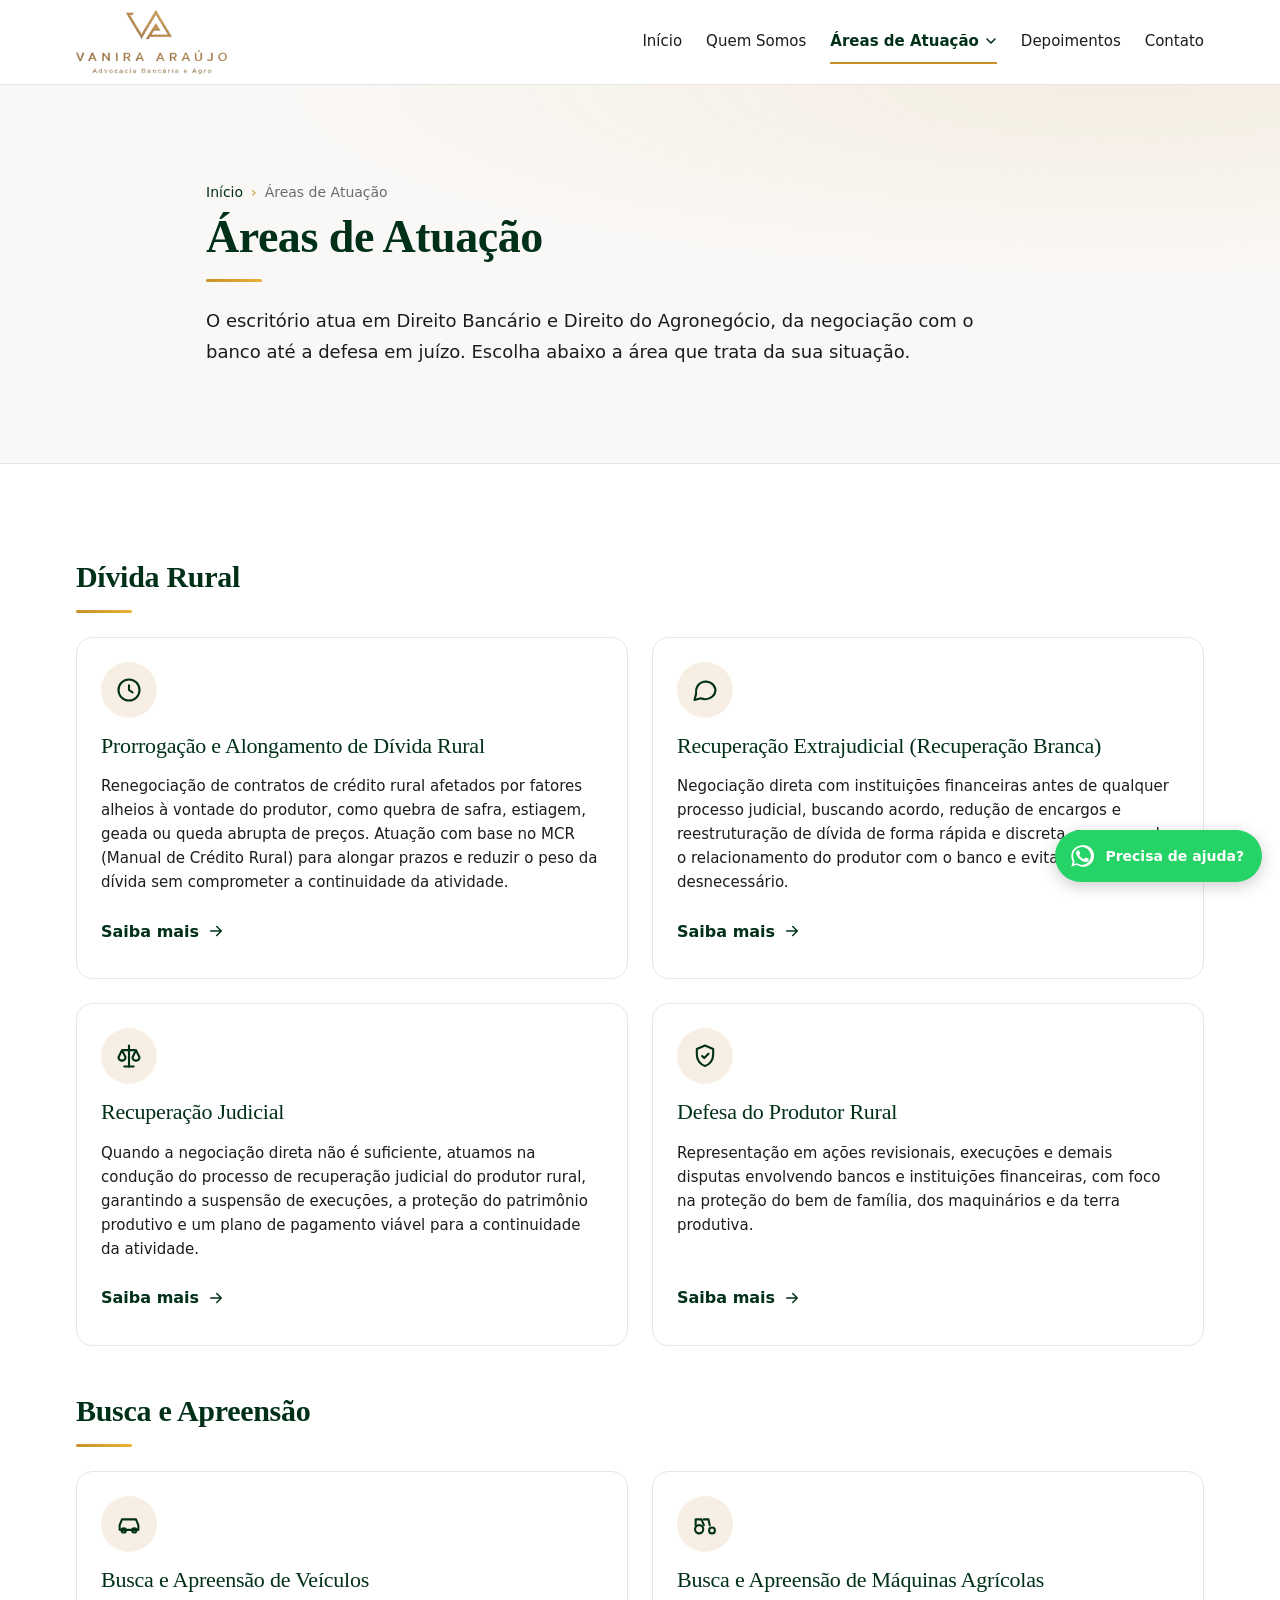
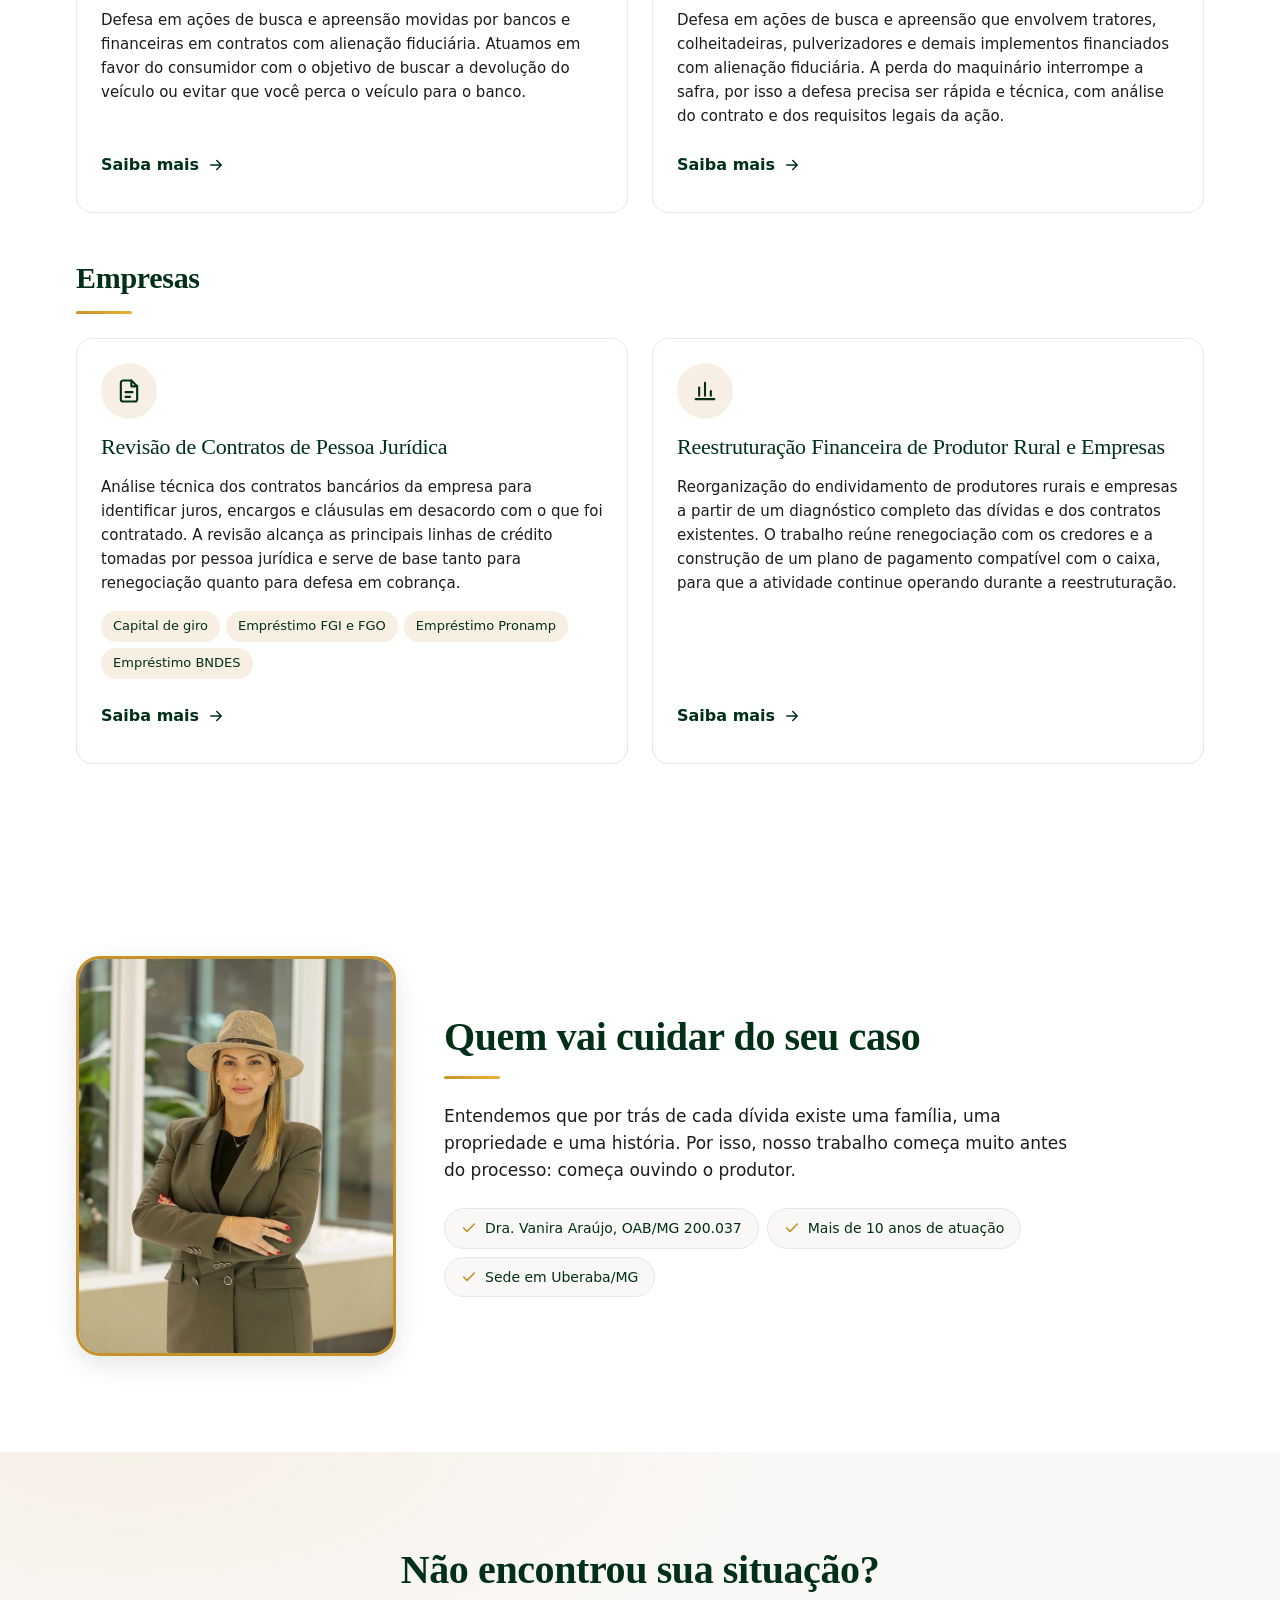
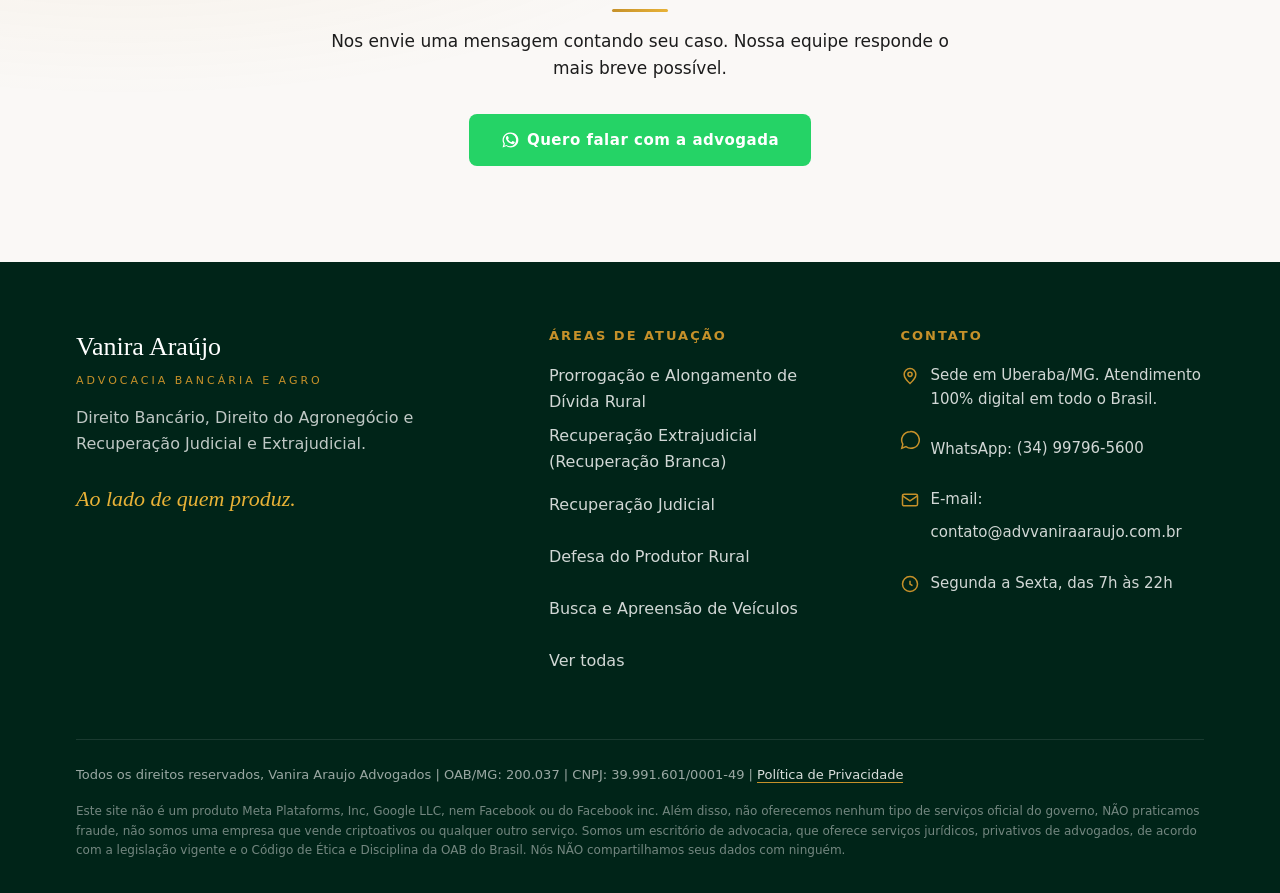
==== areas-de-atuacao.html @ 3026f187 "Reestrutura areas de atuacao em pagina propria com menu sanfona Remove a secao de areas da home; ela" ====
<!DOCTYPE html>
<html lang="pt-BR">
<head>
<meta charset="UTF-8">
<meta name="viewport" content="width=device-width, initial-scale=1.0">
<meta name="description" content="Direito Bancário e do Agronegócio: dívida rural, recuperação judicial e extrajudicial, busca e apreensão de veículos e máquinas, revisão de contratos de pessoa jurídica e reestruturação financeira.">
<title>Áreas de Atuação | Vanira Araújo Advogados</title>
<link rel="icon" href="/favicon.ico" sizes="any">
<link rel="icon" href="/favicon-32.png" type="image/png" sizes="32x32">
<link rel="apple-touch-icon" href="/apple-touch-icon.png">
<meta name="theme-color" content="#003018">
<link rel="canonical" href="https://vanira-advocacia.vercel.app/areas-de-atuacao">

<meta property="og:type" content="website">
<meta property="og:site_name" content="Vanira Araújo Advogados">
<meta property="og:locale" content="pt_BR">
<meta property="og:url" content="https://vanira-advocacia.vercel.app/areas-de-atuacao">
<meta property="og:title" content="Áreas de Atuação | Vanira Araújo Advogados">
<meta property="og:description" content="Direito Bancário e do Agronegócio: dívida rural, recuperação judicial e extrajudicial, busca e apreensão de veículos e máquinas, revisão de contratos de pessoa jurídica e reestruturação financeira.">
<meta property="og:image" content="https://vanira-advocacia.vercel.app/og-image.jpg">
<meta property="og:image:width" content="1200">
<meta property="og:image:height" content="630">
<meta property="og:image:alt" content="Vanira Araújo, Advocacia Bancária e Agro">
<meta name="twitter:card" content="summary_large_image">
<meta name="twitter:title" content="Áreas de Atuação | Vanira Araújo Advogados">
<meta name="twitter:description" content="Direito Bancário e do Agronegócio: dívida rural, recuperação judicial e extrajudicial, busca e apreensão de veículos e máquinas, revisão de contratos de pessoa jurídica e reestruturação financeira.">
<meta name="twitter:image" content="https://vanira-advocacia.vercel.app/og-image.jpg">
<script type="application/ld+json">
{
 "@context": "https://schema.org",
 "@graph": [
  {
   "@type": "CollectionPage",
   "name": "Áreas de Atuação",
   "url": "https://vanira-advocacia.vercel.app/areas-de-atuacao",
   "about": {
    "@id": "https://vanira-advocacia.vercel.app/#escritorio"
   },
   "hasPart": [
    {
     "@type": "Service",
     "name": "Prorrogação e Alongamento de Dívida Rural",
     "url": "https://vanira-advocacia.vercel.app/prorrogacao"
    },
    {
     "@type": "Service",
     "name": "Recuperação Extrajudicial (Recuperação Branca)",
     "url": "https://vanira-advocacia.vercel.app/recuperacao-extrajudicial"
    },
    {
     "@type": "Service",
     "name": "Recuperação Judicial",
     "url": "https://vanira-advocacia.vercel.app/recuperacao-judicial"
    },
    {
     "@type": "Service",
     "name": "Defesa do Produtor Rural",
     "url": "https://vanira-advocacia.vercel.app/defesa-produtor-rural"
    },
    {
     "@type": "Service",
     "name": "Busca e Apreensão de Veículos",
     "url": "https://vanira-advocacia.vercel.app/busca-apreensao-veiculos"
    },
    {
     "@type": "Service",
     "name": "Busca e Apreensão de Máquinas Agrícolas",
     "url": "https://vanira-advocacia.vercel.app/busca-apreensao-maquinas"
    },
    {
     "@type": "Service",
     "name": "Revisão de Contratos de Pessoa Jurídica",
     "url": "https://vanira-advocacia.vercel.app/revisao-contratos-pj"
    },
    {
     "@type": "Service",
     "name": "Reestruturação Financeira de Produtor Rural e Empresas",
     "url": "https://vanira-advocacia.vercel.app/reestruturacao-financeira"
    }
   ]
  },
  {
   "@type": "BreadcrumbList",
   "itemListElement": [
    {
     "@type": "ListItem",
     "position": 1,
     "name": "Início",
     "item": "https://vanira-advocacia.vercel.app/"
    },
    {
     "@type": "ListItem",
     "position": 2,
     "name": "Áreas de Atuação",
     "item": "https://vanira-advocacia.vercel.app/areas-de-atuacao"
    }
   ]
  }
 ]
}
</script>
<link rel="stylesheet" href="/styles.css">
<script src="/main.js" defer></script>
</head>
<body>

<a class="skip-link" href="#main">Pular para o conteúdo principal</a>

<header class="site-header" id="topo">
  <div class="container header-inner">
    <a href="/" class="brand" aria-label="Vanira Araújo Advocacia, página inicial">
      <img src="/logo-vanira.png" alt="Vanira Araújo, Advocacia Bancária e Agro"
           width="880" height="373" decoding="async" fetchpriority="high">
    </a>

    <nav class="primary-nav" aria-label="Navegação principal">
      <ul class="nav-list">
        <li><a href="/#inicio">Início</a></li>
        <li><a href="/#quem-somos">Quem Somos</a></li>
        <li class="has-dropdown">
          <a class="nav-toggle" href="/areas-de-atuacao" aria-expanded="false"
             aria-controls="dropdown-areas" aria-current="page">
            Áreas de Atuação
            <svg class="caret" width="12" height="12" viewBox="0 0 12 12" aria-hidden="true"><path d="M2 4l4 4 4-4" fill="none" stroke="currentColor" stroke-width="1.6" stroke-linecap="round" stroke-linejoin="round"/></svg>
          </a>
          <div class="dropdown" id="dropdown-areas">
            <div class="dropdown-inner">
            <div class="dd-group">
              <p class="dd-group-title">Dívida Rural</p>
              <ul>
              <li><a href="/prorrogacao">Prorrogação e Alongamento de Dívida Rural</a></li>
              <li><a href="/recuperacao-extrajudicial">Recuperação Extrajudicial (Recuperação Branca)</a></li>
              <li><a href="/recuperacao-judicial">Recuperação Judicial</a></li>
              <li><a href="/defesa-produtor-rural">Defesa do Produtor Rural</a></li>
              </ul>
            </div>
            <div class="dd-group">
              <p class="dd-group-title">Busca e Apreensão</p>
              <ul>
              <li><a href="/busca-apreensao-veiculos">Busca e Apreensão de Veículos</a></li>
              <li><a href="/busca-apreensao-maquinas">Busca e Apreensão de Máquinas Agrícolas</a></li>
              </ul>
            </div>
            <div class="dd-group">
              <p class="dd-group-title">Empresas</p>
              <ul>
              <li><a href="/revisao-contratos-pj">Revisão de Contratos de Pessoa Jurídica</a></li>
              <li><a href="/reestruturacao-financeira">Reestruturação Financeira de Produtor Rural e Empresas</a></li>
              </ul>
            </div>
              <a class="dd-all" href="/areas-de-atuacao">Ver todas as áreas <svg width="18" height="18" viewBox="0 0 24 24" fill="none" stroke="currentColor" stroke-width="2" stroke-linecap="round" stroke-linejoin="round" aria-hidden="true"><path d="M5 12h14M13 6l6 6-6 6"/></svg></a>
            </div>
          </div>
        </li>
        <li><a href="/#depoimentos">Depoimentos</a></li>
        <li><a href="/#contato">Contato</a></li>
      </ul>
    </nav>

    <button type="button" class="nav-burger" id="burger" aria-label="Abrir menu" aria-expanded="false" aria-controls="mobile-nav">
      <svg class="icon-open" viewBox="0 0 24 24" fill="none" stroke="currentColor" stroke-width="2" stroke-linecap="round" aria-hidden="true"><path d="M3 6h18M3 12h18M3 18h18"/></svg>
      <svg class="icon-close" viewBox="0 0 24 24" fill="none" stroke="currentColor" stroke-width="2" stroke-linecap="round" aria-hidden="true"><path d="M6 6l12 12M18 6L6 18"/></svg>
    </button>
  </div>

  <nav class="mobile-nav" id="mobile-nav" aria-label="Navegação mobile">
    <ul>
      <li><a href="/#inicio" data-close>Início</a></li>
      <li><a href="/#quem-somos" data-close>Quem Somos</a></li>
      <li>
        <button type="button" class="m-sub-toggle" aria-expanded="false" aria-controls="m-sub-areas">
          Áreas de Atuação
          <svg class="caret" width="14" height="14" viewBox="0 0 12 12" aria-hidden="true"><path d="M2 4l4 4 4-4" fill="none" stroke="currentColor" stroke-width="1.6" stroke-linecap="round" stroke-linejoin="round"/></svg>
        </button>
        <ul class="m-sub" id="m-sub-areas">
          <li class="m-group-title">Dívida Rural</li>
          <li><a href="/prorrogacao" data-close>Prorrogação e Alongamento de Dívida Rural</a></li>
          <li><a href="/recuperacao-extrajudicial" data-close>Recuperação Extrajudicial (Recuperação Branca)</a></li>
          <li><a href="/recuperacao-judicial" data-close>Recuperação Judicial</a></li>
          <li><a href="/defesa-produtor-rural" data-close>Defesa do Produtor Rural</a></li>
          <li class="m-group-title">Busca e Apreensão</li>
          <li><a href="/busca-apreensao-veiculos" data-close>Busca e Apreensão de Veículos</a></li>
          <li><a href="/busca-apreensao-maquinas" data-close>Busca e Apreensão de Máquinas Agrícolas</a></li>
          <li class="m-group-title">Empresas</li>
          <li><a href="/revisao-contratos-pj" data-close>Revisão de Contratos de Pessoa Jurídica</a></li>
          <li><a href="/reestruturacao-financeira" data-close>Reestruturação Financeira de Produtor Rural e Empresas</a></li>
          <li><a href="/areas-de-atuacao" data-close>Ver todas as áreas</a></li>
        </ul>
      </li>
      <li><a href="/#depoimentos" data-close>Depoimentos</a></li>
      <li><a href="/#contato" data-close>Contato</a></li>
    </ul>
    <a class="btn btn--whats" data-whats data-close aria-label="Fale com a Dra. Vanira pelo WhatsApp">
      <svg viewBox="0 0 24 24" width="18" height="18" fill="currentColor" aria-hidden="true"><path d="M17.5 14.4c-.3-.2-1.7-.9-2-1-.3-.1-.5-.2-.6.2-.2.3-.7.9-.9 1.1-.2.2-.3.2-.6.1-.3-.2-1.2-.5-2.3-1.4-.9-.8-1.4-1.7-1.6-2-.2-.3 0-.5.1-.6l.4-.5c.1-.2.2-.3.3-.5.1-.2 0-.4 0-.5 0-.2-.6-1.5-.9-2-.2-.5-.4-.4-.6-.5h-.5c-.2 0-.5.1-.7.3-.3.3-1 1-1 2.4s1 2.8 1.2 3c.1.2 2 3.1 5 4.3.7.3 1.2.5 1.6.6.7.2 1.3.2 1.8.1.5-.1 1.7-.7 1.9-1.4.2-.7.2-1.2.2-1.4-.1-.1-.3-.2-.6-.3z"/><path d="M12 2a10 10 0 00-8.6 15l-1.3 4.9L7.2 20A10 10 0 1012 2zm0 18.2c-1.5 0-3-.4-4.3-1.2l-.3-.2-2.9.8.8-2.8-.2-.3A8.2 8.2 0 1112 20.2z"/></svg> Fale com a Dra. Vanira
    </a>
  </nav>
</header>

<main id="main">

  <section class="page-hero" aria-labelledby="page-title">
    <div class="container">
      <nav class="breadcrumb" aria-label="Você está aqui">
        <ol>
          <li><a href="/">Início</a></li>
          <li><span aria-current="page">Áreas de Atuação</span></li>
        </ol>
      </nav>
      <h1 id="page-title">Áreas de Atuação</h1>
      <div class="rule"></div>
      <p class="lead">O escritório atua em Direito Bancário e Direito do Agronegócio, da negociação com o banco até a defesa em juízo. Escolha abaixo a área que trata da sua situação.</p>
    </div>
  </section>

  <section class="areas" aria-label="Lista de áreas de atuação">
    <div class="container">
      <div class="area-group">
        <h2 class="group-title">Dívida Rural</h2>
        <div class="rule"></div>
      </div>
      <div class="cards-grid">
        <article class="service-card reveal">
          <span class="card-icon" aria-hidden="true"><svg viewBox="0 0 24 24" fill="none" stroke="currentColor" stroke-width="1.8" stroke-linecap="round" stroke-linejoin="round"><path d="M12 8v4l3 2"/><circle cx="12" cy="12" r="9"/></svg></span>
          <h3>Prorrogação e Alongamento de Dívida Rural</h3>
          <p>Renegociação de contratos de crédito rural afetados por fatores alheios à vontade do produtor, como quebra de safra, estiagem, geada ou queda abrupta de preços. Atuação com base no MCR (Manual de Crédito Rural) para alongar prazos e reduzir o peso da dívida sem comprometer a continuidade da atividade.</p>
          <a class="link-arrow" href="/prorrogacao" aria-label="Saiba mais sobre Prorrogação e Alongamento de Dívida Rural">Saiba mais
            <svg width="18" height="18" viewBox="0 0 24 24" fill="none" stroke="currentColor" stroke-width="2" stroke-linecap="round" stroke-linejoin="round" aria-hidden="true"><path d="M5 12h14M13 6l6 6-6 6"/></svg>
          </a>
        </article>
        <article class="service-card reveal">
          <span class="card-icon" aria-hidden="true"><svg viewBox="0 0 24 24" fill="none" stroke="currentColor" stroke-width="1.8" stroke-linecap="round" stroke-linejoin="round"><path d="M21 11.5a8.4 8.4 0 01-9 8.4 8.4 8.4 0 01-3.6-.8L3 20.5l1.4-5.4A8.4 8.4 0 1121 11.5z"/></svg></span>
          <h3>Recuperação Extrajudicial (Recuperação Branca)</h3>
          <p>Negociação direta com instituições financeiras antes de qualquer processo judicial, buscando acordo, redução de encargos e reestruturação de dívida de forma rápida e discreta, preservando o relacionamento do produtor com o banco e evitando desgaste desnecessário.</p>
          <a class="link-arrow" href="/recuperacao-extrajudicial" aria-label="Saiba mais sobre Recuperação Extrajudicial (Recuperação Branca)">Saiba mais
            <svg width="18" height="18" viewBox="0 0 24 24" fill="none" stroke="currentColor" stroke-width="2" stroke-linecap="round" stroke-linejoin="round" aria-hidden="true"><path d="M5 12h14M13 6l6 6-6 6"/></svg>
          </a>
        </article>
        <article class="service-card reveal">
          <span class="card-icon" aria-hidden="true"><svg viewBox="0 0 24 24" fill="none" stroke="currentColor" stroke-width="1.8" stroke-linecap="round" stroke-linejoin="round"><path d="M12 3v18"/><path d="M6 7l-3 6a3 3 0 006 0L6 7z"/><path d="M18 7l-3 6a3 3 0 006 0l-3-6z"/><path d="M7 7h10"/><path d="M8 21h8"/></svg></span>
          <h3>Recuperação Judicial</h3>
          <p>Quando a negociação direta não é suficiente, atuamos na condução do processo de recuperação judicial do produtor rural, garantindo a suspensão de execuções, a proteção do patrimônio produtivo e um plano de pagamento viável para a continuidade da atividade.</p>
          <a class="link-arrow" href="/recuperacao-judicial" aria-label="Saiba mais sobre Recuperação Judicial">Saiba mais
            <svg width="18" height="18" viewBox="0 0 24 24" fill="none" stroke="currentColor" stroke-width="2" stroke-linecap="round" stroke-linejoin="round" aria-hidden="true"><path d="M5 12h14M13 6l6 6-6 6"/></svg>
          </a>
        </article>
        <article class="service-card reveal">
          <span class="card-icon" aria-hidden="true"><svg viewBox="0 0 24 24" fill="none" stroke="currentColor" stroke-width="1.8" stroke-linecap="round" stroke-linejoin="round"><path d="M12 3l7 3v5c0 4.5-3 8.3-7 9.5-4-1.2-7-5-7-9.5V6l7-3z"/><path d="M9.5 12l1.8 1.8L15 10"/></svg></span>
          <h3>Defesa do Produtor Rural</h3>
          <p>Representação em ações revisionais, execuções e demais disputas envolvendo bancos e instituições financeiras, com foco na proteção do bem de família, dos maquinários e da terra produtiva.</p>
          <a class="link-arrow" href="/defesa-produtor-rural" aria-label="Saiba mais sobre Defesa do Produtor Rural">Saiba mais
            <svg width="18" height="18" viewBox="0 0 24 24" fill="none" stroke="currentColor" stroke-width="2" stroke-linecap="round" stroke-linejoin="round" aria-hidden="true"><path d="M5 12h14M13 6l6 6-6 6"/></svg>
          </a>
        </article>
      </div>

      <div class="area-group">
        <h2 class="group-title">Busca e Apreensão</h2>
        <div class="rule"></div>
      </div>
      <div class="cards-grid">
        <article class="service-card reveal">
          <span class="card-icon" aria-hidden="true"><svg viewBox="0 0 24 24" fill="none" stroke="currentColor" stroke-width="1.8" stroke-linecap="round" stroke-linejoin="round"><path d="M5 17h14"/><path d="M4 17v-4l2-5h12l2 5v4"/><circle cx="7.5" cy="17.5" r="1.8"/><circle cx="16.5" cy="17.5" r="1.8"/></svg></span>
          <h3>Busca e Apreensão de Veículos</h3>
          <p>Defesa em ações de busca e apreensão movidas por bancos e financeiras em contratos com alienação fiduciária. Atuamos em favor do consumidor com o objetivo de buscar a devolução do veículo ou evitar que você perca o veículo para o banco.</p>
          <a class="link-arrow" href="/busca-apreensao-veiculos" aria-label="Saiba mais sobre Busca e Apreensão de Veículos">Saiba mais
            <svg width="18" height="18" viewBox="0 0 24 24" fill="none" stroke="currentColor" stroke-width="2" stroke-linecap="round" stroke-linejoin="round" aria-hidden="true"><path d="M5 12h14M13 6l6 6-6 6"/></svg>
          </a>
        </article>
        <article class="service-card reveal">
          <span class="card-icon" aria-hidden="true"><svg viewBox="0 0 24 24" fill="none" stroke="currentColor" stroke-width="1.8" stroke-linecap="round" stroke-linejoin="round"><circle cx="7" cy="16.5" r="3.5"/><circle cx="18" cy="17.5" r="2.5"/><path d="M4 13V8h5l2 5"/><path d="M11 8h4l1 5"/></svg></span>
          <h3>Busca e Apreensão de Máquinas Agrícolas</h3>
          <p>Defesa em ações de busca e apreensão que envolvem tratores, colheitadeiras, pulverizadores e demais implementos financiados com alienação fiduciária. A perda do maquinário interrompe a safra, por isso a defesa precisa ser rápida e técnica, com análise do contrato e dos requisitos legais da ação.</p>
          <a class="link-arrow" href="/busca-apreensao-maquinas" aria-label="Saiba mais sobre Busca e Apreensão de Máquinas Agrícolas">Saiba mais
            <svg width="18" height="18" viewBox="0 0 24 24" fill="none" stroke="currentColor" stroke-width="2" stroke-linecap="round" stroke-linejoin="round" aria-hidden="true"><path d="M5 12h14M13 6l6 6-6 6"/></svg>
          </a>
        </article>
      </div>

      <div class="area-group">
        <h2 class="group-title">Empresas</h2>
        <div class="rule"></div>
      </div>
      <div class="cards-grid">
        <article class="service-card reveal">
          <span class="card-icon" aria-hidden="true"><svg viewBox="0 0 24 24" fill="none" stroke="currentColor" stroke-width="1.8" stroke-linecap="round" stroke-linejoin="round"><path d="M14 3H7a2 2 0 00-2 2v14a2 2 0 002 2h10a2 2 0 002-2V8l-5-5z"/><path d="M14 3v5h5"/><path d="M9 13h6M9 17h4"/></svg></span>
          <h3>Revisão de Contratos de Pessoa Jurídica</h3>
          <p>Análise técnica dos contratos bancários da empresa para identificar juros, encargos e cláusulas em desacordo com o que foi contratado. A revisão alcança as principais linhas de crédito tomadas por pessoa jurídica e serve de base tanto para renegociação quanto para defesa em cobrança.</p>
            <ul class="card-sub"><li>Capital de giro</li><li>Empréstimo FGI e FGO</li><li>Empréstimo Pronamp</li><li>Empréstimo BNDES</li></ul>
          <a class="link-arrow" href="/revisao-contratos-pj" aria-label="Saiba mais sobre Revisão de Contratos de Pessoa Jurídica">Saiba mais
            <svg width="18" height="18" viewBox="0 0 24 24" fill="none" stroke="currentColor" stroke-width="2" stroke-linecap="round" stroke-linejoin="round" aria-hidden="true"><path d="M5 12h14M13 6l6 6-6 6"/></svg>
          </a>
        </article>
        <article class="service-card reveal">
          <span class="card-icon" aria-hidden="true"><svg viewBox="0 0 24 24" fill="none" stroke="currentColor" stroke-width="1.8" stroke-linecap="round" stroke-linejoin="round"><path d="M4 19h16"/><path d="M7 16V9M12 16V5M17 16v-4"/></svg></span>
          <h3>Reestruturação Financeira de Produtor Rural e Empresas</h3>
          <p>Reorganização do endividamento de produtores rurais e empresas a partir de um diagnóstico completo das dívidas e dos contratos existentes. O trabalho reúne renegociação com os credores e a construção de um plano de pagamento compatível com o caixa, para que a atividade continue operando durante a reestruturação.</p>
          <a class="link-arrow" href="/reestruturacao-financeira" aria-label="Saiba mais sobre Reestruturação Financeira de Produtor Rural e Empresas">Saiba mais
            <svg width="18" height="18" viewBox="0 0 24 24" fill="none" stroke="currentColor" stroke-width="2" stroke-linecap="round" stroke-linejoin="round" aria-hidden="true"><path d="M5 12h14M13 6l6 6-6 6"/></svg>
          </a>
        </article>
      </div>
    </div>
  </section>

  <section class="attorney" aria-labelledby="attorney-title">
    <div class="container attorney-grid">
      <img class="attorney-photo" src="/dra-vanira.jpg"
           alt="Dra. Vanira Araújo, advogada especializada em direito bancário e do agronegócio"
           width="862" height="1280" loading="lazy" decoding="async">
      <div>
        <h2 id="attorney-title">Quem vai cuidar do seu caso</h2>
        <div class="rule"></div>
        <p>Entendemos que por trás de cada dívida existe uma família, uma propriedade e uma história. Por isso, nosso trabalho começa muito antes do processo: começa ouvindo o produtor.</p>
        <ul class="cred-list">
          <li><svg viewBox="0 0 24 24" fill="none" stroke="currentColor" stroke-width="2.4" stroke-linecap="round" stroke-linejoin="round" aria-hidden="true"><path d="M20 6L9 17l-5-5"/></svg> Dra. Vanira Araújo, OAB/MG 200.037</li>
          <li><svg viewBox="0 0 24 24" fill="none" stroke="currentColor" stroke-width="2.4" stroke-linecap="round" stroke-linejoin="round" aria-hidden="true"><path d="M20 6L9 17l-5-5"/></svg> Mais de 10 anos de atuação</li>
          <li><svg viewBox="0 0 24 24" fill="none" stroke="currentColor" stroke-width="2.4" stroke-linecap="round" stroke-linejoin="round" aria-hidden="true"><path d="M20 6L9 17l-5-5"/></svg> Sede em Uberaba/MG</li>
        </ul>
      </div>
    </div>
  </section>

  <section class="cta-band" aria-labelledby="cta-title">
    <div class="container">
      <h2 id="cta-title">Não encontrou sua situação?</h2>
      <div class="rule" style="margin-inline:auto"></div>
      <p>Nos envie uma mensagem contando seu caso. Nossa equipe responde o mais breve possível.</p>
      <a class="btn btn--whats" data-whats aria-label="Quero falar com a advogada pelo WhatsApp">
        <svg viewBox="0 0 24 24" width="18" height="18" fill="currentColor" aria-hidden="true"><path d="M17.5 14.4c-.3-.2-1.7-.9-2-1-.3-.1-.5-.2-.6.2-.2.3-.7.9-.9 1.1-.2.2-.3.2-.6.1-.3-.2-1.2-.5-2.3-1.4-.9-.8-1.4-1.7-1.6-2-.2-.3 0-.5.1-.6l.4-.5c.1-.2.2-.3.3-.5.1-.2 0-.4 0-.5 0-.2-.6-1.5-.9-2-.2-.5-.4-.4-.6-.5h-.5c-.2 0-.5.1-.7.3-.3.3-1 1-1 2.4s1 2.8 1.2 3c.1.2 2 3.1 5 4.3.7.3 1.2.5 1.6.6.7.2 1.3.2 1.8.1.5-.1 1.7-.7 1.9-1.4.2-.7.2-1.2.2-1.4-.1-.1-.3-.2-.6-.3z"/><path d="M12 2a10 10 0 00-8.6 15l-1.3 4.9L7.2 20A10 10 0 1012 2zm0 18.2c-1.5 0-3-.4-4.3-1.2l-.3-.2-2.9.8.8-2.8-.2-.3A8.2 8.2 0 1112 20.2z"/></svg> Quero falar com a advogada
      </a>
    </div>
  </section>

</main>

<footer class="site-footer">
  <div class="container">
    <div class="footer-grid">
      <div class="footer-brand">
        <span class="brand-name">Vanira Araújo</span>
        <div class="brand-sub">Advocacia Bancária e Agro</div>
        <p style="margin-top:var(--sp-3); max-width:34ch; color:rgba(255,255,255,0.75);">Direito Bancário, Direito do Agronegócio e Recuperação Judicial e Extrajudicial.</p>
        <p class="signature">Ao lado de quem produz.</p>
      </div>

      <nav class="footer-col" aria-label="Áreas de atuação">
        <h4>Áreas de Atuação</h4>
        <ul>
          <li><a href="/prorrogacao">Prorrogação e Alongamento de Dívida Rural</a></li>
          <li><a href="/recuperacao-extrajudicial">Recuperação Extrajudicial (Recuperação Branca)</a></li>
          <li><a href="/recuperacao-judicial">Recuperação Judicial</a></li>
          <li><a href="/defesa-produtor-rural">Defesa do Produtor Rural</a></li>
          <li><a href="/busca-apreensao-veiculos">Busca e Apreensão de Veículos</a></li>
          <li><a href="/areas-de-atuacao">Ver todas</a></li>
        </ul>
      </nav>

      <div class="footer-col">
        <h4>Contato</h4>
        <address style="font-style:normal">
          <div class="contact-line">
            <svg viewBox="0 0 24 24" fill="none" stroke="currentColor" stroke-width="1.8" aria-hidden="true"><path d="M12 21s-7-6-7-11a7 7 0 0114 0c0 5-7 11-7 11z"/><circle cx="12" cy="10" r="2.5"/></svg>
            <span>Sede em Uberaba/MG. Atendimento 100% digital em todo o Brasil.</span>
          </div>
          <div class="contact-line">
            <svg viewBox="0 0 24 24" fill="none" stroke="currentColor" stroke-width="1.8" aria-hidden="true"><path d="M12 2a10 10 0 00-8.6 15l-1.3 4.9L7.2 20A10 10 0 1012 2z"/></svg>
            <span>WhatsApp: <a data-whats aria-label="Falar com a Dra. Vanira no WhatsApp (34) 99796-5600">(34) 99796-5600</a></span>
          </div>
          <div class="contact-line">
            <svg viewBox="0 0 24 24" fill="none" stroke="currentColor" stroke-width="1.8" aria-hidden="true"><rect x="3" y="5" width="18" height="14" rx="2"/><path d="M3 7l9 6 9-6"/></svg>
            <span>E-mail: <a href="mailto:contato@advvaniraaraujo.com.br">contato@advvaniraaraujo.com.br</a></span>
          </div>
          <div class="contact-line">
            <svg viewBox="0 0 24 24" fill="none" stroke="currentColor" stroke-width="1.8" aria-hidden="true"><path d="M12 8v4l3 2"/><circle cx="12" cy="12" r="9"/></svg>
            <span>Segunda a Sexta, das 7h às 22h</span>
          </div>
        </address>
      </div>
    </div>

    <div class="footer-legal">
      <p>Todos os direitos reservados, Vanira Araujo Advogados | OAB/MG: 200.037 | CNPJ: 39.991.601/0001-49 | <a href="/politica-de-privacidade">Política de Privacidade</a></p>
      <p class="legal-disclaimer">Este site não é um produto Meta Plataforms, Inc, Google LLC, nem Facebook ou do Facebook inc. Além disso, não oferecemos nenhum tipo de serviços oficial do governo, NÃO praticamos fraude, não somos uma empresa que vende criptoativos ou qualquer outro serviço. Somos um escritório de advocacia, que oferece serviços jurídicos, privativos de advogados, de acordo com a legislação vigente e o Código de Ética e Disciplina da OAB do Brasil. Nós NÃO compartilhamos seus dados com ninguém.</p>
    </div>
  </div>
</footer>

<a class="whats-widget" data-whats aria-label="Precisa de ajuda? Fale com a Dra. Vanira pelo WhatsApp">
  <svg viewBox="0 0 24 24" fill="currentColor" aria-hidden="true"><path d="M17.5 14.4c-.3-.2-1.7-.9-2-1-.3-.1-.5-.2-.6.2-.2.3-.7.9-.9 1.1-.2.2-.3.2-.6.1-.3-.2-1.2-.5-2.3-1.4-.9-.8-1.4-1.7-1.6-2-.2-.3 0-.5.1-.6l.4-.5c.1-.2.2-.3.3-.5.1-.2 0-.4 0-.5 0-.2-.6-1.5-.9-2-.2-.5-.4-.4-.6-.5h-.5c-.2 0-.5.1-.7.3-.3.3-1 1-1 2.4s1 2.8 1.2 3c.1.2 2 3.1 5 4.3.7.3 1.2.5 1.6.6.7.2 1.3.2 1.8.1.5-.1 1.7-.7 1.9-1.4.2-.7.2-1.2.2-1.4-.1-.1-.3-.2-.6-.3z"/><path d="M12 2a10 10 0 00-8.6 15l-1.3 4.9L7.2 20A10 10 0 1012 2zm0 18.2c-1.5 0-3-.4-4.3-1.2l-.3-.2-2.9.8.8-2.8-.2-.3A8.2 8.2 0 1112 20.2z"/></svg> <span class="widget-label">Precisa de ajuda?</span>
</a>

</body>
</html>
---- styles.css ----
/* ---------- RESET ---------- */
  *, *::before, *::after { box-sizing: border-box; margin: 0; padding: 0; }
  html { -webkit-text-size-adjust: 100%; scroll-behavior: smooth; }
  img { max-width: 100%; height: auto; display: block; }
  a { text-decoration: none; color: inherit; }
  ul { list-style: none; }
  button { font: inherit; cursor: pointer; border: none; background: none; }
  input, textarea, select { font: inherit; }

  /* ---------- TOKENS (Design System) ---------- */
  :root {
    /* Cores principais */
    --verde-profundo: #003018;
    --verde-escuro:   #002418;
    --dourado:        #C6912A;
    --dourado-claro:  #E8B237;
    /* Secundária (usada com parcimônia) */
    --rosa-suave:     #FDB2D1;
    --rosa-cartao:    #F7C5D3;
    --rosa-claro:     #FCE4F0;
    /* Suporte / neutros */
    --branco:         #FFFFFF;
    --off-white:      #FAF8F6;
    --grafite:        #1C1C1C;
    --cinza-medio:    #6B6B6B;
    --cinza-borda:    #E6E6E6;
    --whatsapp:       #25D366;
    --whatsapp-hover: #1EBE5A;

    /* Tipografia */
    --font-display: 'Cormorant Garamond', 'Playfair Display', Georgia, 'Times New Roman', serif;
    --font-body: 'Poppins', 'Montserrat', system-ui, -apple-system, 'Segoe UI', Roboto, Helvetica, Arial, sans-serif;

    /* Escala de espaçamento (base 8px) */
    --sp-1: 4px;  --sp-2: 8px;  --sp-3: 16px; --sp-4: 24px;
    --sp-5: 32px; --sp-6: 48px; --sp-7: 64px; --sp-8: 96px;

    /* Raios */
    --r-btn: 8px; --r-card: 16px; --r-img: 24px; --r-pill: 9999px;

    /* Sombras (tingidas de verde) */
    --sh-card: 0 2px 8px rgba(0,48,24,0.06);
    --sh-hover: 0 8px 24px rgba(0,48,24,0.12);
    --sh-widget: 0 4px 16px rgba(0,0,0,0.20);

    --header-h: 72px;
    --maxw: 1160px;

    /* Curvas de easing (Emil Kowalski — as nativas do CSS são fracas demais) */
    --ease-out: cubic-bezier(0.23, 1, 0.32, 1);
    --ease-in-out: cubic-bezier(0.77, 0, 0.175, 1);
  }

  /* ---------- BASE ---------- */
  body {
    font-family: var(--font-body);
    font-size: 16px;
    line-height: 1.6;
    color: var(--grafite);
    background: var(--branco);
    -webkit-font-smoothing: antialiased;
  }

  .container {
    width: 100%;
    max-width: var(--maxw);
    margin-inline: auto;
    padding-inline: var(--sp-4);
  }

  /* Tipografia display — serifada com tracking levemente fechado (ar premium) */
  h1, h2, h3 { font-family: var(--font-display); line-height: 1.12; font-weight: 600; letter-spacing: -0.01em; }
  ::selection { background: rgba(207,157,83,0.28); }

  section { padding-block: 56px; }            /* mobile */
  .section-head { max-width: 640px; margin-bottom: var(--sp-5); }
  .section-head.center { margin-inline: auto; text-align: center; }

  /* Eyebrow em verde nas seções claras (dourado sobre branco reprova em WCAG AA).
     O dourado fica na régua/detalhes, preservando a identidade verde+dourado. */
  .eyebrow {
    font-family: var(--font-body);
    font-size: 14px;
    font-weight: 600;
    letter-spacing: 2px;
    text-transform: uppercase;
    color: var(--verde-profundo);
    margin-bottom: var(--sp-2);
  }
  .eyebrow.on-dark { color: var(--dourado); }

  h2 { font-size: 28px; }                     /* mobile */
  h3 { font-size: 22px; font-weight: 500; }
  .lead { font-size: 18px; color: var(--cinza-medio); }
  p + p { margin-top: var(--sp-3); }

  /* Divisória dourada fina sob títulos de seção */
  .rule {
    width: 56px; height: 3px; border-radius: var(--r-pill);
    background: linear-gradient(90deg, var(--dourado), var(--dourado-claro));
    margin-top: var(--sp-3);
  }
  .center .rule { margin-inline: auto; }

  /* ---------- BOTÕES ---------- */
  .btn {
    display: inline-flex; align-items: center; justify-content: center;
    gap: var(--sp-2);
    min-height: 48px;                          /* área de toque >= 44px */
    padding: 14px 32px;
    border-radius: var(--r-btn);
    font-weight: 600; font-size: 15px; letter-spacing: 0.5px;
    cursor: pointer;
    transition: background .2s var(--ease-out), transform .18s var(--ease-out), box-shadow .2s var(--ease-out), color .2s var(--ease-out);
    text-align: center;
  }
  .btn:focus-visible { outline: 3px solid var(--dourado-claro); outline-offset: 3px; }
  /* Feedback de pressão — o botão "escuta" o toque (Emil) */
  .btn:active { transform: scale(0.97); }

  /* Primário — dourado, texto verde */
  .btn--primary { background: var(--dourado); color: var(--verde-profundo); }

  /* WhatsApp — verde de reconhecimento, texto branco */
  .btn--whats { background: var(--whatsapp); color: #fff; }
  .btn--whats svg { flex: 0 0 auto; }

  /* Secundário / fantasma — borda dourada */
  .btn--ghost { border: 1.5px solid var(--dourado); background: transparent; color: var(--grafite); }
  .on-dark .btn--ghost, .btn--ghost.on-dark { color: #fff; }
  .on-dark .btn--ghost:hover, .btn--ghost.on-dark:hover { background: rgba(207,157,83,0.22); }

  /* Estados de hover só onde há mouse fino — evita "grudar" no toque */
  @media (hover: hover) and (pointer: fine) {
    .btn--primary:hover { background: linear-gradient(90deg, var(--dourado), var(--dourado-claro)); transform: translateY(-2px); box-shadow: var(--sh-hover); }
    .btn--whats:hover { background: var(--whatsapp-hover); transform: translateY(-2px); box-shadow: var(--sh-hover); }
    .btn--ghost:hover { background: rgba(207,157,83,0.12); transform: translateY(-2px); }
  }

  /* Link com seta */
  .link-arrow {
    display: inline-flex; align-items: center; gap: 8px;
    min-height: 44px; cursor: pointer;
    font-weight: 600; color: var(--verde-profundo);
    border-bottom: 2px solid transparent; width: max-content;
    transition: gap .2s var(--ease-out), border-color .2s var(--ease-out), color .2s var(--ease-out);
  }
  .link-arrow:hover, .link-arrow:focus-visible { gap: 14px; border-color: var(--dourado); }
  .link-arrow:focus-visible { outline: 3px solid var(--dourado-claro); outline-offset: 3px; border-radius: 2px; }
  .on-dark .link-arrow, .link-arrow.on-dark { color: var(--dourado-claro); }

  /* ---------- SKIP LINK ---------- */
  .skip-link {
    position: absolute; left: var(--sp-3); top: -60px;
    background: var(--dourado); color: var(--verde-profundo);
    padding: 10px 18px; border-radius: var(--r-btn); font-weight: 600; z-index: 200;
    transition: top .2s ease;
  }
  .skip-link:focus { top: var(--sp-3); }

  /* ---------- HEADER ---------- */
  .site-header {
    position: sticky; top: 0; z-index: 100;
    background: var(--branco);
    border-bottom: 1px solid var(--cinza-borda);
    transition: box-shadow .25s ease, background .25s ease;
  }
  .site-header.scrolled { box-shadow: 0 6px 20px rgba(0,48,24,0.08); }
  .header-inner {
    display: flex; align-items: center; justify-content: space-between;
    gap: var(--sp-4); min-height: var(--header-h);
  }
  .brand { display: inline-flex; align-items: center; min-height: 44px; }
  .brand img { height: 54px; width: auto; display: block; }
  .brand:focus-visible { outline: 2px solid var(--dourado); outline-offset: 4px; border-radius: 4px; }

  /* Navegação */
  .primary-nav { display: none; }
  .nav-list { display: flex; align-items: center; gap: var(--sp-4); }
  .nav-list > li { position: relative; }
  .nav-list a, .nav-list .nav-toggle {
    display: inline-flex; align-items: center; gap: 6px;
    min-height: 44px; color: var(--grafite);
    font-size: 15px; font-weight: 500;
    border-bottom: 2px solid transparent;
    transition: color .2s ease, border-color .2s ease;
  }
  .nav-list a:hover, .nav-list a:focus-visible,
  .nav-list .nav-toggle:hover, .nav-list .nav-toggle:focus-visible { color: var(--verde-profundo); border-color: var(--dourado); }
  .nav-list a:focus-visible, .nav-list .nav-toggle:focus-visible { outline: 2px solid var(--dourado); outline-offset: 4px; }

  /* Hambúrguer */
  .nav-burger {
    display: inline-flex; align-items: center; justify-content: center;
    width: 48px; height: 48px; border-radius: var(--r-btn);
    color: var(--verde-profundo);
  }
  .nav-burger:focus-visible { outline: 2px solid var(--dourado); outline-offset: 2px; }
  .nav-burger svg { width: 26px; height: 26px; }
  .nav-burger .icon-close { display: none; }
  .nav-burger[aria-expanded="true"] .icon-open { display: none; }
  .nav-burger[aria-expanded="true"] .icon-close { display: block; }

  /* Menu mobile (painel) */
  .mobile-nav {
    position: fixed; inset: var(--header-h) 0 0 0; z-index: 99;
    background: var(--branco);
    padding: var(--sp-4);
    transform: translateX(100%); transition: transform .3s ease;
    overflow-y: auto;
  }
  .mobile-nav.open { transform: translateX(0); }
  .mobile-nav ul { display: flex; flex-direction: column; }
  .mobile-nav > ul > li { border-bottom: 1px solid var(--cinza-borda); }
  .mobile-nav a, .mobile-nav .m-sub-toggle {
    display: flex; align-items: center; justify-content: space-between;
    width: 100%; min-height: 52px; color: var(--grafite); font-size: 17px; font-weight: 500;
  }
  .mobile-nav .m-sub { padding-left: var(--sp-3); max-height: 0; overflow: hidden; transition: max-height .25s ease; }
  .mobile-nav .m-sub.open { max-height: 320px; }
  .mobile-nav .m-sub a { font-size: 15px; color: var(--cinza-medio); min-height: 46px; }
  .mobile-nav .m-sub a::before { content: "—"; color: var(--dourado); margin-right: 8px; }
  .mobile-nav .m-sub-toggle .caret { transition: transform .2s ease; }
  .mobile-nav .m-sub-toggle[aria-expanded="true"] .caret { transform: rotate(180deg); }
  .mobile-nav .btn { width: 100%; margin-top: var(--sp-4); }

  /* ---------- HERO ---------- */
  .hero {
    position: relative;
    display: flex; align-items: center;
    min-height: 86vh; min-height: 86svh;
    padding-block: var(--sp-8);
    overflow: hidden;
    color: #fff;
    background: var(--verde-profundo);   /* fallback enquanto o vídeo carrega */
  }
  .hero-video {
    position: absolute; inset: 0; z-index: 0;
    width: 100%; height: 100%; object-fit: cover;
    pointer-events: none;
  }
  /* Véu verde para garantir contraste AA do texto branco sobre o vídeo */
  .hero-overlay {
    position: absolute; inset: 0; z-index: 1; pointer-events: none;
    background:
      linear-gradient(180deg, rgba(0,36,24,0.55) 0%, rgba(0,36,24,0.60) 45%, rgba(0,28,16,0.82) 100%),
      linear-gradient(90deg, rgba(0,36,24,0.72) 0%, rgba(0,36,24,0.30) 55%, transparent 100%);
  }
  .hero-inner { position: relative; z-index: 2; width: 100%; }
  .hero-copy { text-align: center; max-width: 720px; margin-inline: auto; }
  .hero .eyebrow { color: var(--dourado-claro); }
  .hero h1 {
    font-size: 36px; color: #fff; letter-spacing: .5px;
    text-transform: uppercase; text-shadow: 0 2px 24px rgba(0,0,0,0.35);
  }
  .hero .subheadline { font-size: 18px; color: rgba(255,255,255,0.90); margin-top: var(--sp-3); max-width: 46ch; margin-inline: auto; }
  .hero-actions { display: flex; flex-wrap: wrap; gap: var(--sp-3); justify-content: center; margin-top: var(--sp-5); }
  .hero-actions .btn { flex: 1 1 240px; }
  .hero-support {
    font-size: 15px; color: rgba(255,255,255,0.82);
    margin-top: var(--sp-5); text-align: left; line-height: 1.7;
    max-width: 60ch; margin-inline: auto;
    padding-top: var(--sp-4); border-top: 2px solid var(--dourado);
  }

  /* ---------- QUEM SOMOS ---------- */
  .quem-somos { background: var(--off-white); }
  .quem-somos .prose { max-width: 620px; }
  .quem-somos .prose p { font-size: 17px; }
  .quem-somos .link-arrow { margin-top: var(--sp-4); }
  .qs-grid { display: grid; gap: var(--sp-5); align-items: center; }
  .qs-media { margin: 0; max-width: 440px; }
  .qs-media img {
    width: 100%; border-radius: var(--r-img);
    aspect-ratio: 4 / 5; object-fit: cover;
    border: 3px solid var(--dourado);
    box-shadow: var(--sh-hover);
  }

  /* ---------- ÁREAS DE ATUAÇÃO ---------- */
  .areas { background: var(--branco); }
  .cards-grid { display: grid; gap: var(--sp-4); grid-template-columns: 1fr; }
  .service-card {
    background: #fff; border: 1px solid var(--cinza-borda); border-radius: var(--r-card);
    padding: var(--sp-4);
    display: flex; flex-direction: column; gap: var(--sp-3);
    transition: transform .22s var(--ease-out), box-shadow .22s var(--ease-out), border-color .22s var(--ease-out);
  }
  .service-card:focus-within { transform: translateY(-4px); box-shadow: var(--sh-hover); border-color: var(--dourado); }
  @media (hover: hover) and (pointer: fine) {
    .service-card:hover { transform: translateY(-4px); box-shadow: var(--sh-hover); border-color: transparent; }
  }
  .card-icon {
    width: 56px; height: 56px; border-radius: var(--r-pill);
    display: inline-flex; align-items: center; justify-content: center;
    background: rgba(207,157,83,0.16); color: var(--verde-profundo); flex: 0 0 auto;
  }
  .card-icon svg { width: 28px; height: 28px; }
  .service-card h3 { color: var(--verde-profundo); }
  .service-card p { color: var(--grafite); font-size: 15px; }
  .service-card .link-arrow { margin-top: auto; }

  /* ---------- DIFERENCIAIS ---------- */
  .diferenciais { background: var(--off-white); }  /* faixa clara alternada */
  .dif-grid { display: grid; gap: var(--sp-3); grid-template-columns: 1fr; }
  .dif-item {
    display: flex; align-items: center; gap: var(--sp-3);
    background: #fff; border: 1px solid var(--cinza-borda); border-radius: var(--r-card);
    padding: var(--sp-3) var(--sp-4); min-height: 76px;
    box-shadow: var(--sh-card);
    transition: transform .22s var(--ease-out), box-shadow .22s var(--ease-out);
  }
  @media (hover: hover) and (pointer: fine) {
    .dif-item:hover { transform: translateY(-3px); box-shadow: var(--sh-hover); }
  }
  .dif-check {
    flex: 0 0 auto; width: 44px; height: 44px; border-radius: var(--r-pill);
    background: var(--verde-profundo); color: var(--dourado-claro);
    display: inline-flex; align-items: center; justify-content: center;
  }
  .dif-check svg { width: 22px; height: 22px; }
  .dif-item span { font-weight: 600; font-size: 15px; color: var(--grafite); letter-spacing: .3px; }

  /* ---------- EQUIPE ---------- */
  .equipe { background: var(--branco); }
  .equipe .prose { max-width: 720px; }
  .equipe .prose p { font-size: 17px; }
  .equipe .link-arrow { margin-top: var(--sp-4); }

  /* ---------- SOBRE (reforço, verde) ---------- */
  .sobre {
    background:
      radial-gradient(100% 120% at 10% 0%, rgba(207,157,83,0.08), transparent 50%),
      var(--off-white);
    color: var(--grafite); text-align: center;
  }
  .sobre .prose { max-width: 760px; margin-inline: auto; }
  .sobre h2 { color: var(--verde-profundo); }
  .sobre p { color: var(--grafite); font-size: 17px; }
  .sobre .btn { margin-top: var(--sp-5); }

  /* ---------- BLOG ---------- */
  .blog { background: var(--branco); }
  .posts-grid { display: grid; gap: var(--sp-4); grid-template-columns: 1fr; }
  .post-card {
    display: flex; flex-direction: column; gap: var(--sp-3);
    background: #fff; border: 1px solid var(--cinza-borda); border-radius: var(--r-card);
    padding: var(--sp-4); overflow: hidden;
    transition: transform .22s var(--ease-out), box-shadow .22s var(--ease-out), border-color .22s var(--ease-out);
  }
  .post-card:focus-within { transform: translateY(-4px); box-shadow: var(--sh-hover); border-color: var(--dourado); }
  @media (hover: hover) and (pointer: fine) {
    .post-card:hover { transform: translateY(-4px); box-shadow: var(--sh-hover); border-color: transparent; }
  }
  .post-tag {
    align-self: flex-start;
    font-size: 12px; font-weight: 600; letter-spacing: 1px; text-transform: uppercase;
    color: var(--verde-profundo); background: rgba(207,157,83,0.16);
    padding: 6px 14px; border-radius: var(--r-pill);
  }
  .post-card h3 { color: var(--verde-profundo); font-size: 21px; }
  .blog .link-arrow { margin-top: var(--sp-5); }

  /* ---------- CTA FINAL / CONTATO ---------- */
  .contato {
    background:
      radial-gradient(120% 90% at 90% 0%, rgba(207,157,83,0.08), transparent 55%),
      var(--off-white);
    color: var(--grafite);
  }
  .contato-grid { display: grid; gap: var(--sp-6); }
  .contato h2 { color: var(--verde-profundo); }
  .contato .contato-lead { color: var(--grafite); font-size: 17px; margin-top: var(--sp-3); }
  .contato .btn--whats { margin-top: var(--sp-5); width: 100%; }
  .form-card { border: 1px solid var(--cinza-borda); }

  /* Formulário */
  .form-card {
    background: #fff; color: var(--grafite);
    border-radius: var(--r-card); padding: var(--sp-5);
    box-shadow: var(--sh-hover);
  }
  .form-card h3 { color: var(--verde-profundo); margin-bottom: var(--sp-4); }
  .field { margin-bottom: var(--sp-4); }
  .field label { display: block; font-size: 14px; font-weight: 600; color: var(--grafite); margin-bottom: var(--sp-2); }
  .field input, .field textarea, .field select {
    width: 100%; background: #fff; color: var(--grafite);
    border: 1px solid var(--cinza-borda); border-radius: var(--r-btn);
    padding: 12px 16px; line-height: 1.5;
    transition: border-color .2s ease, box-shadow .2s ease;
  }
  .field textarea { resize: vertical; min-height: 110px; }
  .field input::placeholder, .field textarea::placeholder { color: var(--cinza-medio); }
  .field input:focus, .field textarea:focus, .field select:focus {
    outline: none; border-color: var(--dourado);
    box-shadow: 0 0 0 3px rgba(207,157,83,0.15);
  }
  .form-card .btn { width: 100%; }
  .form-hint { font-size: 13px; color: var(--cinza-medio); margin-top: var(--sp-3); text-align: center; }

  /* ---------- FOOTER ---------- */
  .site-footer { background: var(--verde-escuro); color: rgba(255,255,255,0.82); padding-block: var(--sp-7) var(--sp-5); }
  .footer-grid { display: grid; gap: var(--sp-6); grid-template-columns: 1fr; }
  .footer-brand .brand-name { font-family: var(--font-display); font-size: 26px; color: #fff; }
  .footer-brand .brand-sub { font-size: 11px; letter-spacing: 3px; text-transform: uppercase; color: var(--dourado); margin-top: 4px; }
  .footer-brand .signature { font-family: var(--font-display); font-size: 22px; color: var(--dourado-claro); margin-top: var(--sp-4); font-style: italic; }
  .footer-col h4 { font-family: var(--font-body); font-size: 13px; letter-spacing: 2px; text-transform: uppercase; color: var(--dourado); margin-bottom: var(--sp-3); }
  .footer-col ul li { margin-bottom: var(--sp-2); }
  .footer-col a { min-height: 44px; display: inline-flex; align-items: center; color: rgba(255,255,255,0.82); border-bottom: 1px solid transparent; }
  .footer-col a:hover, .footer-col a:focus-visible { color: #fff; border-color: var(--dourado); }
  .contact-line { display: flex; gap: 10px; align-items: flex-start; margin-bottom: var(--sp-3); font-size: 15px; }
  .contact-line svg { flex: 0 0 auto; width: 20px; height: 20px; color: var(--dourado); margin-top: 3px; }
  .placeholder { color: var(--dourado-claro); font-style: italic; }
  .footer-bottom {
    border-top: 1px solid rgba(255,255,255,0.1); margin-top: var(--sp-6); padding-top: var(--sp-4);
    display: flex; flex-wrap: wrap; gap: var(--sp-3); justify-content: space-between;
    font-size: 13px; color: rgba(255,255,255,0.6);
  }

  /* ---------- WIDGET WHATSAPP FLUTUANTE ---------- */
  .whats-widget {
    position: fixed; right: 18px; bottom: 18px; z-index: 120;
    display: inline-flex; align-items: center; gap: 10px;
    background: var(--whatsapp); color: #fff;
    padding: 12px 18px 12px 14px; border-radius: var(--r-pill);
    box-shadow: var(--sh-widget); min-height: 52px; cursor: pointer;
    transition: transform .18s var(--ease-out), background .2s var(--ease-out), box-shadow .2s var(--ease-out);
  }
  @media (hover: hover) and (pointer: fine) {
    .whats-widget:hover { background: var(--whatsapp-hover); transform: translateY(-2px); box-shadow: 0 8px 24px rgba(0,0,0,0.28); }
  }
  .whats-widget:active { transform: scale(0.97); }
  .whats-widget:focus-visible { outline: 3px solid var(--dourado-claro); outline-offset: 3px; }
  .whats-widget svg { width: 26px; height: 26px; flex: 0 0 auto; }
  .whats-widget .widget-label { font-weight: 600; font-size: 14px; }

  /* ---------- SCROLL REVEAL ---------- */
  .reveal { opacity: 0; transform: translateY(16px); transition: opacity .7s var(--ease-out), transform .7s var(--ease-out); }
  .reveal.is-visible { opacity: 1; transform: none; }
  /* Cascata sutil nos grids (30–80ms entre itens, Emil) */
  .cards-grid .reveal:nth-child(2), .dif-grid .reveal:nth-child(2), .posts-grid .reveal:nth-child(2) { transition-delay: .06s; }
  .cards-grid .reveal:nth-child(3), .dif-grid .reveal:nth-child(3) { transition-delay: .12s; }
  .cards-grid .reveal:nth-child(4), .dif-grid .reveal:nth-child(4) { transition-delay: .18s; }
  .dif-grid .reveal:nth-child(5) { transition-delay: .24s; }
  .dif-grid .reveal:nth-child(6) { transition-delay: .30s; }

  /* ---------- BREAKPOINT: TABLET (>= 768px) ---------- */
  @media (min-width: 768px) {
    section { padding-block: 80px; }
    h2 { font-size: 34px; }
    .hero h1 { font-size: 48px; }
    .cards-grid { grid-template-columns: repeat(2, 1fr); }
    .dif-grid { grid-template-columns: repeat(2, 1fr); }
    .posts-grid { grid-template-columns: repeat(2, 1fr); }
    .contato-grid { grid-template-columns: 1fr 1fr; align-items: start; }
    .contato .btn--whats { width: auto; }
    .footer-grid { grid-template-columns: 1.4fr 1fr 1fr; }
    .hero-support { text-align: left; }
    .qs-grid { grid-template-columns: 0.9fr 1.1fr; gap: var(--sp-6); }
    .qs-media { justify-self: start; }
  }

  /* ---------- BREAKPOINT: DESKTOP (>= 1024px) ---------- */
  @media (min-width: 1024px) {
    :root { --header-h: 84px; }
    .brand img { height: 64px; }
    section { padding-block: 96px; }             /* 96px desktop */
    h2 { font-size: 40px; }
    .hero h1 { font-size: 56px; }
    .primary-nav { display: block; }
    .nav-burger { display: none; }
    .mobile-nav { display: none; }

    .hero-copy { text-align: left; margin-inline: 0; }
    .hero .subheadline, .hero-support { margin-inline: 0; }
    .hero-actions { justify-content: flex-start; }
    .hero-actions .btn { flex: 0 0 auto; }

    .cards-grid { grid-template-columns: repeat(2, 1fr); }
  }

  @media (min-width: 1200px) {
    .container { padding-inline: var(--sp-3); }
  }

  /* ---------- PREFERÊNCIAS DE MOVIMENTO ---------- */
  @media (prefers-reduced-motion: reduce) {
    html { scroll-behavior: auto; }
    *, *::before, *::after { animation-duration: .001ms !important; transition-duration: .001ms !important; }
    .reveal { opacity: 1; transform: none; }
  }

  /* Impede scroll do body quando menu mobile aberto */
  body.menu-open { overflow: hidden; }

/* ==========================================================================
   PÁGINAS DE ÁREA DE ATUAÇÃO (subpáginas)
   ========================================================================== */

/* Hero compacto das subpáginas */
.page-hero {
  background:
    radial-gradient(120% 90% at 88% 0%, rgba(198,145,42,0.10), transparent 55%),
    var(--off-white);
  border-bottom: 1px solid var(--cinza-borda);
}
.page-hero .container { max-width: 900px; }
.page-hero h1 { font-size: 32px; color: var(--verde-profundo); margin-top: var(--sp-2); }
.page-hero .lead {
  font-size: 18px; color: var(--grafite); line-height: 1.7;
  margin-top: var(--sp-4); max-width: 68ch;
}
.page-hero .btn { margin-top: var(--sp-5); }

/* Breadcrumb */
.breadcrumb { font-size: 14px; color: var(--cinza-medio); }
.breadcrumb ol { display: flex; flex-wrap: wrap; align-items: center; gap: 8px; list-style: none; }
.breadcrumb a { color: var(--verde-profundo); font-weight: 500; border-bottom: 1px solid transparent; }
.breadcrumb a:hover, .breadcrumb a:focus-visible { border-color: var(--dourado); }
.breadcrumb li + li::before { content: "›"; color: var(--dourado); margin-right: 8px; }
.breadcrumb [aria-current="page"] { color: var(--cinza-medio); }

/* Lista de serviços reais da área */
.svc-list { display: grid; gap: var(--sp-3); grid-template-columns: 1fr; margin-top: var(--sp-5); }
.svc-item {
  display: flex; gap: var(--sp-3); align-items: flex-start;
  background: #fff; border: 1px solid var(--cinza-borda); border-radius: var(--r-card);
  padding: var(--sp-4); box-shadow: var(--sh-card);
  transition: transform .22s var(--ease-out), box-shadow .22s var(--ease-out);
}
@media (hover: hover) and (pointer: fine) {
  .svc-item:hover { transform: translateY(-3px); box-shadow: var(--sh-hover); }
}
.svc-item .tick {
  flex: 0 0 auto; width: 36px; height: 36px; border-radius: var(--r-pill);
  background: var(--verde-profundo); color: var(--dourado-claro);
  display: inline-flex; align-items: center; justify-content: center;
}
.svc-item .tick svg { width: 19px; height: 19px; }
.svc-item span { font-weight: 500; color: var(--grafite); line-height: 1.5; }

/* Faixa de CTA */
.cta-band {
  background:
    radial-gradient(100% 120% at 10% 0%, rgba(198,145,42,0.08), transparent 50%),
    var(--off-white);
  text-align: center;
}
.cta-band h2 { color: var(--verde-profundo); }
.cta-band p { color: var(--grafite); font-size: 17px; margin-top: var(--sp-3); max-width: 60ch; margin-inline: auto; }
.cta-band .btn { margin-top: var(--sp-5); }

/* Outras áreas */
.other-areas { background: var(--branco); }
.other-grid { display: grid; gap: var(--sp-3); grid-template-columns: 1fr; margin-top: var(--sp-4); }
.other-card {
  display: flex; align-items: center; justify-content: space-between; gap: var(--sp-3);
  background: #fff; border: 1px solid var(--cinza-borda); border-radius: var(--r-card);
  padding: var(--sp-4); min-height: 76px;
  color: var(--verde-profundo); font-family: var(--font-display); font-size: 20px;
  transition: transform .22s var(--ease-out), box-shadow .22s var(--ease-out), border-color .22s var(--ease-out);
}
.other-card svg { flex: 0 0 auto; color: var(--dourado); }
@media (hover: hover) and (pointer: fine) {
  .other-card:hover { transform: translateY(-3px); box-shadow: var(--sh-hover); border-color: var(--dourado); }
}
.other-card:focus-visible { outline: 3px solid var(--dourado); outline-offset: 3px; }

@media (min-width: 768px) {
  .page-hero h1 { font-size: 40px; }
  .svc-list { grid-template-columns: repeat(2, 1fr); }
  .other-grid { grid-template-columns: repeat(2, 1fr); }
}
@media (min-width: 1024px) {
  .page-hero h1 { font-size: 46px; }
}

/* ==========================================================================
   POLIMENTO DE INTERAÇÃO
   ========================================================================== */

/* Feedback de pressão em tudo que é clicável (não só nos botões) */
.other-card:active,
.service-card:active,
.post-card:active { transform: scale(0.985); }
.other-card, .service-card, .post-card { touch-action: manipulation; }

/* Página atual destacada na navegação */
.nav-list a[aria-current="page"],
.dropdown a[aria-current="page"],
.mobile-nav a[aria-current="page"] {
  color: var(--verde-profundo);
  font-weight: 600;
}
.dropdown a[aria-current="page"] {
  background: rgba(198,145,42,0.12);
  box-shadow: inset 2px 0 0 var(--dourado);
}
.nav-list a[aria-current="page"] { border-color: var(--dourado); }

/* Cascata de entrada nos serviços da página de área */
.svc-list .svc-item {
  opacity: 0; transform: translateY(10px);
  animation: svc-in .5s var(--ease-out) forwards;
}
.svc-list .svc-item:nth-child(2) { animation-delay: .05s; }
.svc-list .svc-item:nth-child(3) { animation-delay: .10s; }
.svc-list .svc-item:nth-child(4) { animation-delay: .15s; }
@keyframes svc-in { to { opacity: 1; transform: none; } }

/* A régua dourada cresce a partir da esquerda quando a seção aparece */
.reveal .rule { transform: scaleX(0); transform-origin: left; transition: transform .5s var(--ease-out) .1s; }
.reveal.is-visible .rule { transform: scaleX(1); }
.center .rule, .cta-band .rule { transform-origin: center; }

@media (prefers-reduced-motion: reduce) {
  .svc-list .svc-item { opacity: 1; transform: none; animation: none; }
  .reveal .rule, .reveal.is-visible .rule { transform: none; transition: none; }
}

/* ==========================================================================
   BLOCO DE AUTORIDADE (páginas de área)
   ========================================================================== */
.attorney { background: var(--branco); }
.attorney-grid { display: grid; gap: var(--sp-5); align-items: center; }
.attorney-photo {
  width: 100%; max-width: 340px; border-radius: var(--r-img);
  aspect-ratio: 4 / 5; object-fit: cover;
  border: 3px solid var(--dourado); box-shadow: var(--sh-hover);
}
.attorney h2 { color: var(--verde-profundo); }
.attorney p { color: var(--grafite); font-size: 17px; margin-top: var(--sp-4); max-width: 60ch; }
.cred-list { display: flex; flex-wrap: wrap; gap: var(--sp-2); margin-top: var(--sp-4); }
.cred-list li {
  display: inline-flex; align-items: center; gap: 8px;
  background: var(--off-white); border: 1px solid var(--cinza-borda);
  border-radius: var(--r-pill); padding: 8px 16px;
  font-size: 14px; font-weight: 500; color: var(--verde-profundo);
}
.cred-list svg { width: 16px; height: 16px; color: var(--dourado); flex: 0 0 auto; }

@media (min-width: 768px) {
  .attorney-grid { grid-template-columns: 320px 1fr; gap: var(--sp-6); }
}

/* ==========================================================================
   MENU SANFONA (Áreas de Atuação) — abre no hover e no foco
   ========================================================================== */
.has-dropdown .caret { transition: transform .25s var(--ease-out); }
.has-dropdown:hover .caret,
.has-dropdown:focus-within .caret,
.has-dropdown.open .caret { transform: rotate(180deg); }

.dropdown {
  position: absolute; top: 100%; left: 50%;
  transform: translateX(-50%);
  min-width: 640px;
  /* Sanfona: a altura é animada via grid-template-rows (0fr para 1fr) */
  display: grid; grid-template-rows: 0fr;
  transition: grid-template-rows .32s var(--ease-out), opacity .2s var(--ease-out), visibility .32s;
  opacity: 0; visibility: hidden;
  z-index: 120;
}
.has-dropdown:hover .dropdown,
.has-dropdown:focus-within .dropdown,
.dropdown.open { grid-template-rows: 1fr; opacity: 1; visibility: visible; }

/* Ponte invisível: impede que o menu feche ao mover o mouse do link até ele */
.has-dropdown::after {
  content: ""; position: absolute; top: 100%; left: 0; right: 0; height: 14px;
}

.dropdown-inner {
  overflow: hidden;                 /* necessário para o efeito sanfona */
  min-height: 0;
  background: #fff;
  border: 1px solid var(--cinza-borda);
  border-radius: var(--r-card);
  box-shadow: var(--sh-hover);
  margin-top: 14px;
  padding: 0 var(--sp-4);
  transition: padding .32s var(--ease-out);
}
.has-dropdown:hover .dropdown-inner,
.has-dropdown:focus-within .dropdown-inner,
.dropdown.open .dropdown-inner { padding: var(--sp-4); }

.dd-group { margin-bottom: var(--sp-4); }
.dd-group:last-of-type { margin-bottom: var(--sp-2); }
.dd-group-title {
  font-size: 12px; font-weight: 700; letter-spacing: 1.5px; text-transform: uppercase;
  color: var(--dourado); margin-bottom: var(--sp-2);
  padding-bottom: 6px; border-bottom: 1px solid var(--cinza-borda);
}
.dropdown a {
  display: flex; align-items: center; min-height: 42px;
  color: var(--grafite); font-weight: 500; font-size: 14.5px;
  padding: 8px 12px; border-radius: var(--r-btn); border-bottom: none;
  transition: background .18s var(--ease-out), color .18s var(--ease-out), padding-left .18s var(--ease-out);
}
.dropdown a:hover, .dropdown a:focus-visible {
  background: var(--off-white); color: var(--verde-profundo); padding-left: 18px;
}
.dd-all {
  justify-content: space-between;
  border-top: 1px solid var(--cinza-borda); border-radius: 0 !important;
  margin-top: var(--sp-2); padding-top: var(--sp-3) !important;
  color: var(--verde-profundo) !important; font-weight: 600 !important;
}
.dd-all svg { color: var(--dourado); }

/* Itens entram em cascata quando a sanfona abre */
.has-dropdown:hover .dd-group li,
.has-dropdown:focus-within .dd-group li,
.dropdown.open .dd-group li { animation: dd-in .32s var(--ease-out) backwards; }
.dd-group li:nth-child(2) { animation-delay: .04s; }
.dd-group li:nth-child(3) { animation-delay: .08s; }
.dd-group li:nth-child(4) { animation-delay: .12s; }
@keyframes dd-in { from { opacity: 0; transform: translateY(-6px); } }

@media (min-width: 1200px) {
  .dropdown { min-width: 720px; }
}

/* Títulos de grupo no menu mobile */
.mobile-nav .m-group-title {
  font-size: 12px; font-weight: 700; letter-spacing: 1.5px; text-transform: uppercase;
  color: var(--dourado); padding: var(--sp-3) 0 var(--sp-1);
}
.mobile-nav .m-sub { max-height: 0; }
.mobile-nav .m-sub.open { max-height: 900px; }

@media (prefers-reduced-motion: reduce) {
  .dropdown, .dropdown-inner { transition: none; }
  .dd-group li { animation: none !important; }
}

/* ==========================================================================
   HUB DE ÁREAS + SUB-ITENS NO CARD
   ========================================================================== */
.area-group { margin-top: var(--sp-6); margin-bottom: var(--sp-4); }
.area-group:first-child { margin-top: 0; }
.group-title { font-size: 26px; color: var(--verde-profundo); }
.card-sub { display: flex; flex-wrap: wrap; gap: 6px; }
.card-sub li {
  font-size: 13px; font-weight: 500; color: var(--verde-profundo);
  background: rgba(198,145,42,0.14); border-radius: var(--r-pill); padding: 5px 12px;
}

/* ==========================================================================
   DEPOIMENTOS
   ========================================================================== */
.depoimentos { background: var(--off-white); }
.dep-grid { display: grid; gap: var(--sp-4); grid-template-columns: 1fr; }
.dep-card {
  background: #fff; border: 1px solid var(--cinza-borda); border-radius: var(--r-card);
  padding: var(--sp-4); display: flex; flex-direction: column; gap: var(--sp-3);
  box-shadow: var(--sh-card);
  transition: transform .22s var(--ease-out), box-shadow .22s var(--ease-out);
}
@media (hover: hover) and (pointer: fine) {
  .dep-card:hover { transform: translateY(-3px); box-shadow: var(--sh-hover); }
}
.dep-stars { display: flex; gap: 2px; color: var(--dourado); }
.dep-stars svg { width: 17px; height: 17px; }
.dep-card blockquote { font-size: 15.5px; color: var(--grafite); line-height: 1.65; }
.dep-author { margin-top: auto; }
.dep-author .nome { font-weight: 600; color: var(--verde-profundo); font-size: 15px; display: block; }
.dep-author .data { font-size: 13px; color: var(--cinza-medio); }

/* ==========================================================================
   FAQ
   ========================================================================== */
.faq { background: var(--branco); }
.faq-list { display: grid; gap: var(--sp-3); max-width: 820px; }
.faq-item {
  background: #fff; border: 1px solid var(--cinza-borda); border-radius: var(--r-card);
  overflow: hidden; transition: border-color .2s var(--ease-out), box-shadow .2s var(--ease-out);
}
.faq-item[open] { border-color: var(--dourado); box-shadow: var(--sh-card); }
.faq-item summary {
  display: flex; align-items: center; justify-content: space-between; gap: var(--sp-3);
  min-height: 60px; padding: var(--sp-3) var(--sp-4); cursor: pointer;
  font-weight: 600; color: var(--verde-profundo); font-size: 16px;
  list-style: none;
}
.faq-item summary::-webkit-details-marker { display: none; }
.faq-item summary:focus-visible { outline: 3px solid var(--dourado); outline-offset: -3px; }
.faq-item summary .plus {
  flex: 0 0 auto; width: 26px; height: 26px; position: relative;
  border-radius: var(--r-pill); background: rgba(198,145,42,0.16);
  transition: background .2s var(--ease-out);
}
.faq-item summary .plus::before,
.faq-item summary .plus::after {
  content: ""; position: absolute; inset: 0; margin: auto;
  background: var(--verde-profundo); border-radius: 2px;
}
.faq-item summary .plus::before { width: 12px; height: 2px; }
.faq-item summary .plus::after { width: 2px; height: 12px; transition: transform .25s var(--ease-out); }
.faq-item[open] summary .plus::after { transform: scaleY(0); }
.faq-answer { padding: 0 var(--sp-4) var(--sp-4); color: var(--grafite); line-height: 1.7; }

/* ==========================================================================
   RODAPÉ LEGAL (LGPD)
   ========================================================================== */
.footer-legal {
  border-top: 1px solid rgba(255,255,255,0.1);
  margin-top: var(--sp-6); padding-top: var(--sp-4);
  font-size: 13px; color: rgba(255,255,255,0.6); line-height: 1.65;
}
.footer-legal a { color: rgba(255,255,255,0.85); border-bottom: 1px solid var(--dourado); }
.footer-legal a:hover, .footer-legal a:focus-visible { color: #fff; }
.legal-disclaimer { margin-top: var(--sp-3); font-size: 12px; color: rgba(255,255,255,0.45); }

/* ==========================================================================
   PÁGINA LEGAL
   ========================================================================== */
.legal-page .container { max-width: 760px; }
.legal-page h2 {
  font-size: 24px; color: var(--verde-profundo);
  margin-top: var(--sp-6); margin-bottom: var(--sp-2);
}
.legal-page h2:first-of-type { margin-top: 0; }
.legal-page p { color: var(--grafite); line-height: 1.75; }
.legal-page a { color: var(--verde-profundo); border-bottom: 1px solid var(--dourado); }
.legal-page .btn { margin-top: var(--sp-6); }

@media (min-width: 768px) {
  .dep-grid { grid-template-columns: repeat(2, 1fr); }
  .group-title { font-size: 30px; }
}
@media (min-width: 1024px) {
  .dep-grid { grid-template-columns: repeat(3, 1fr); }
}
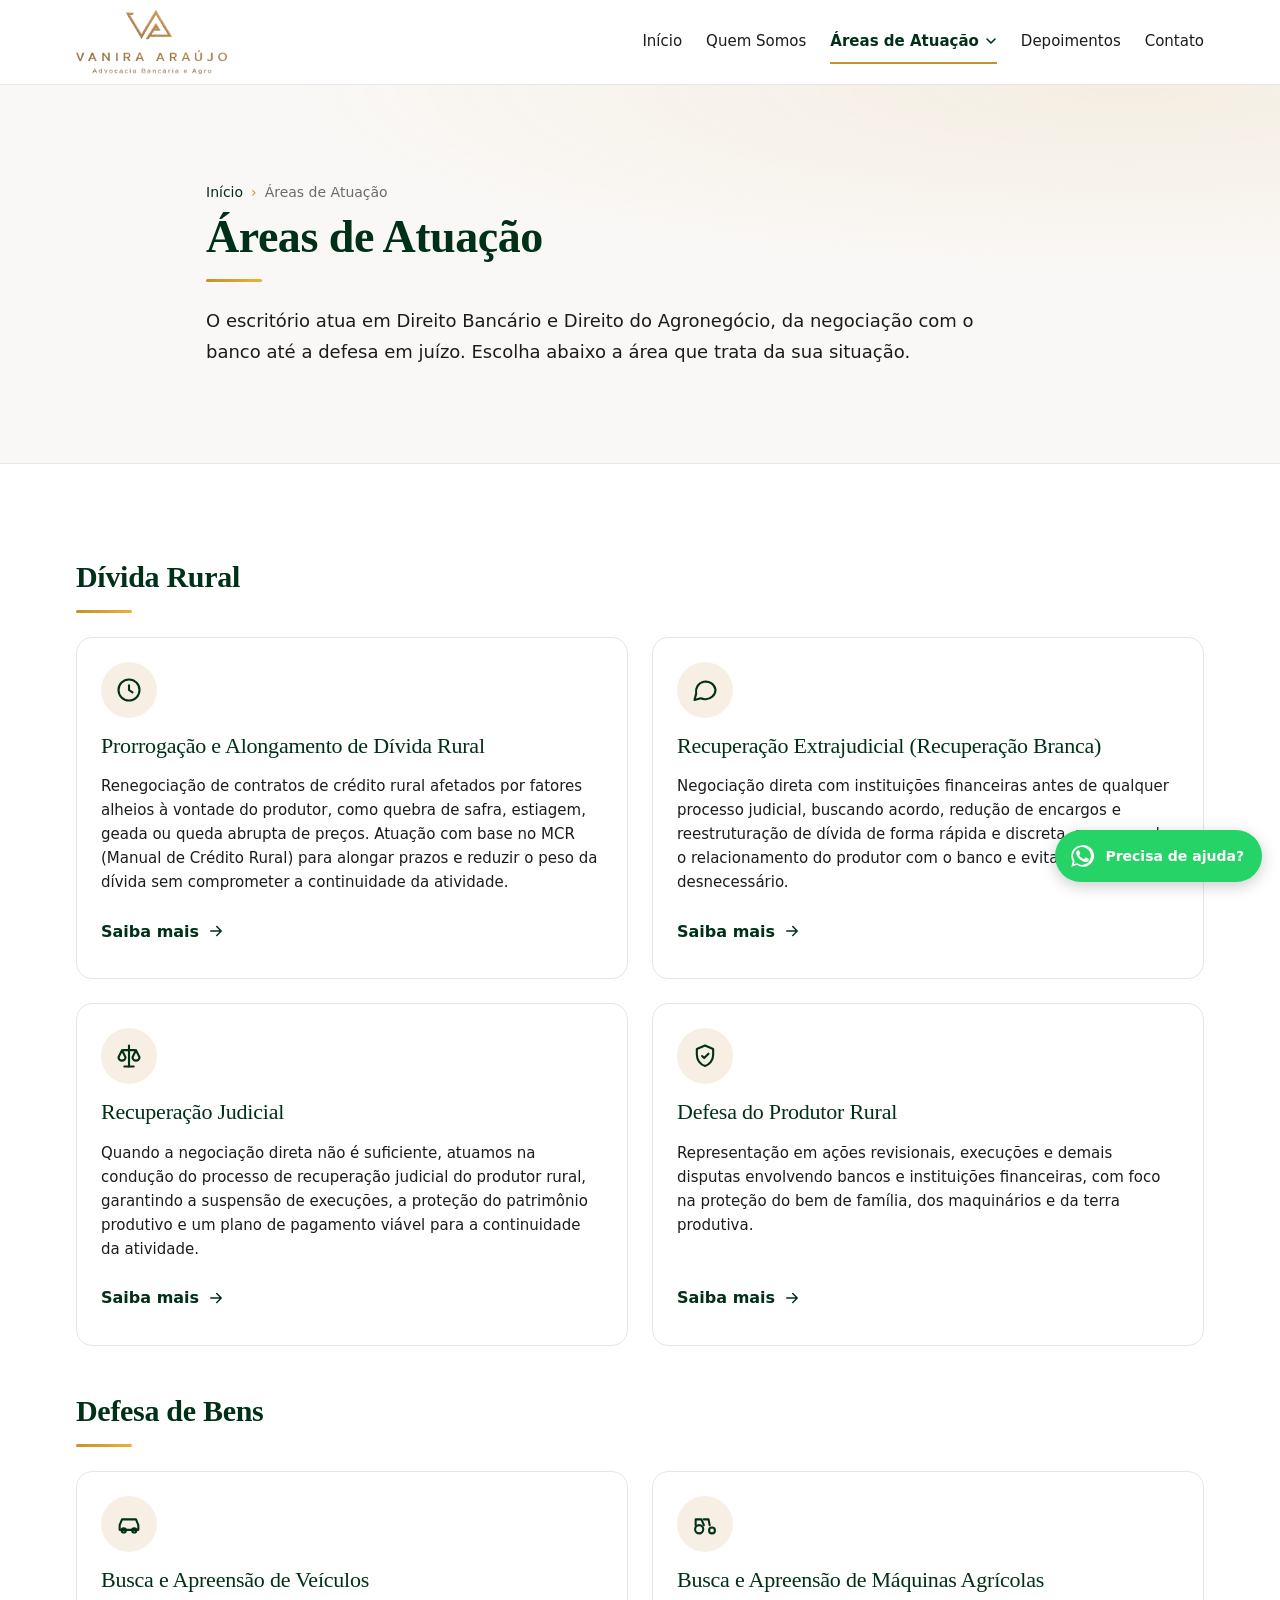
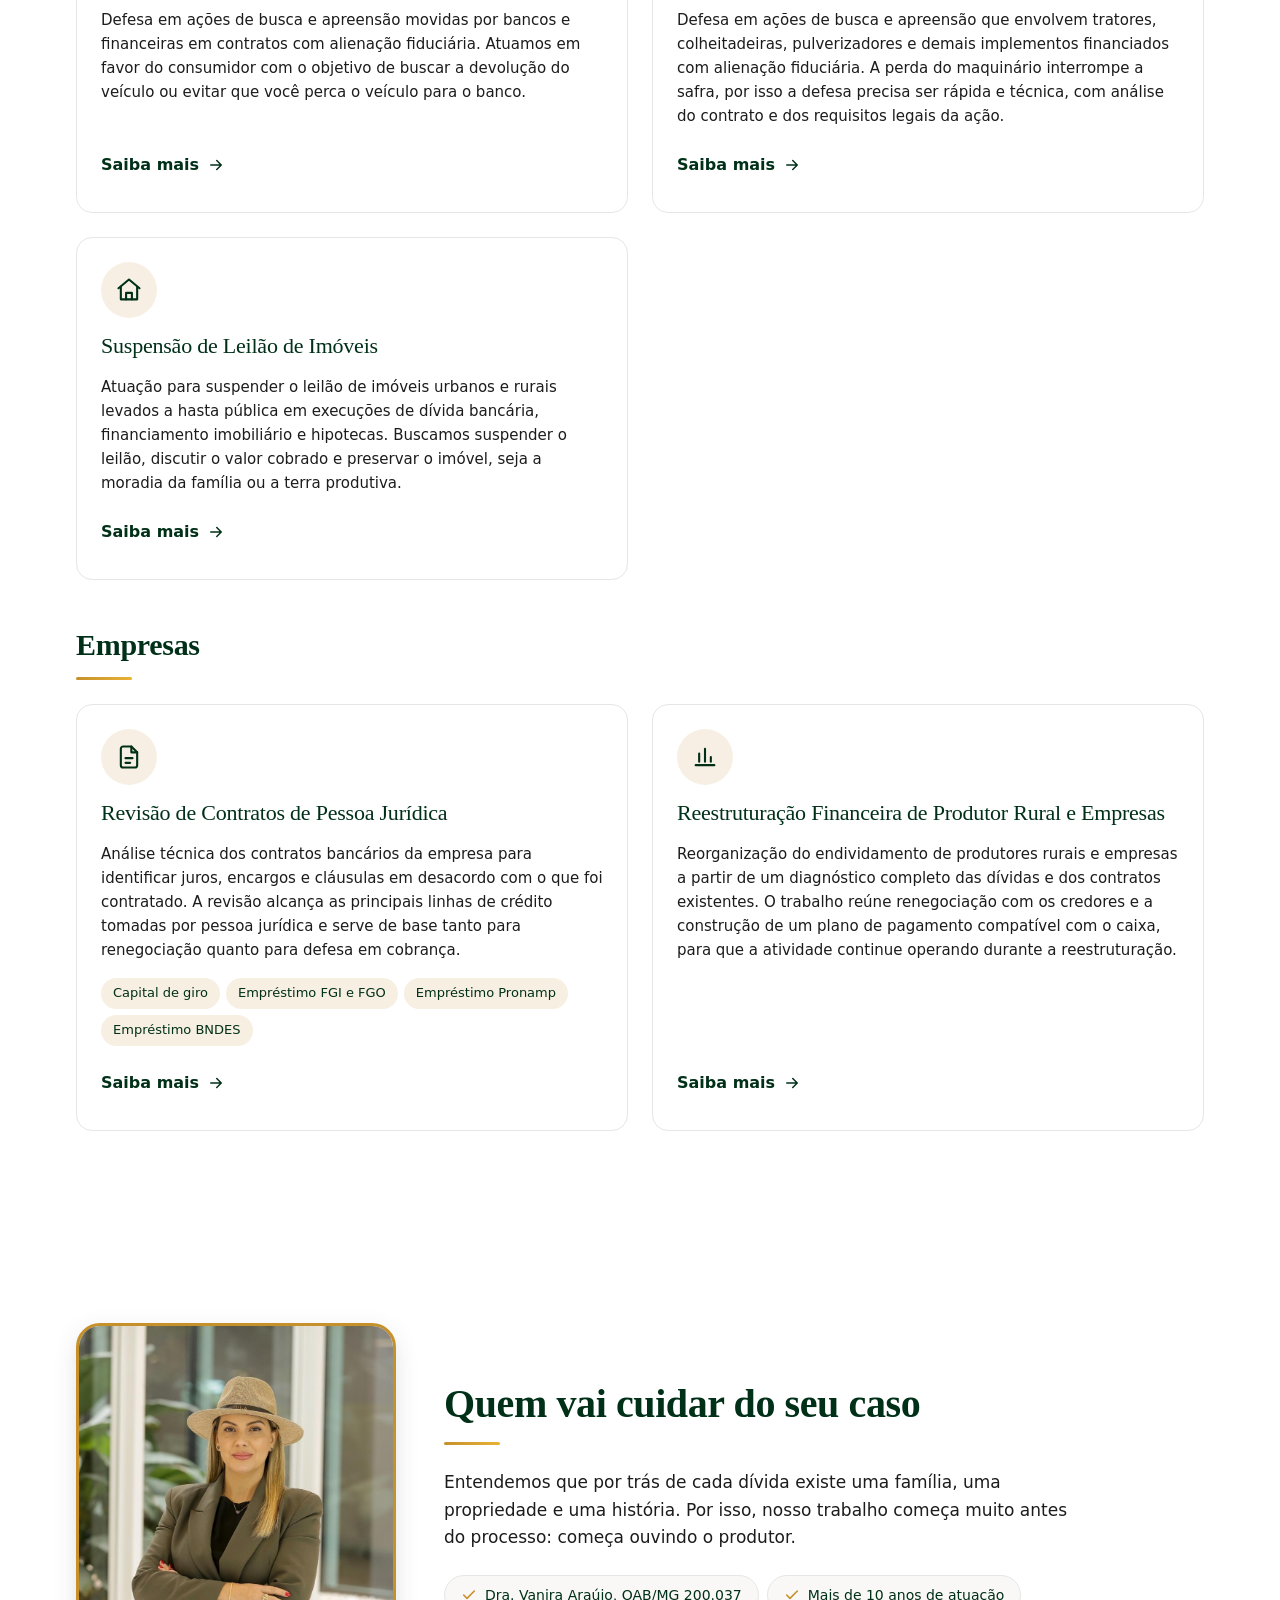
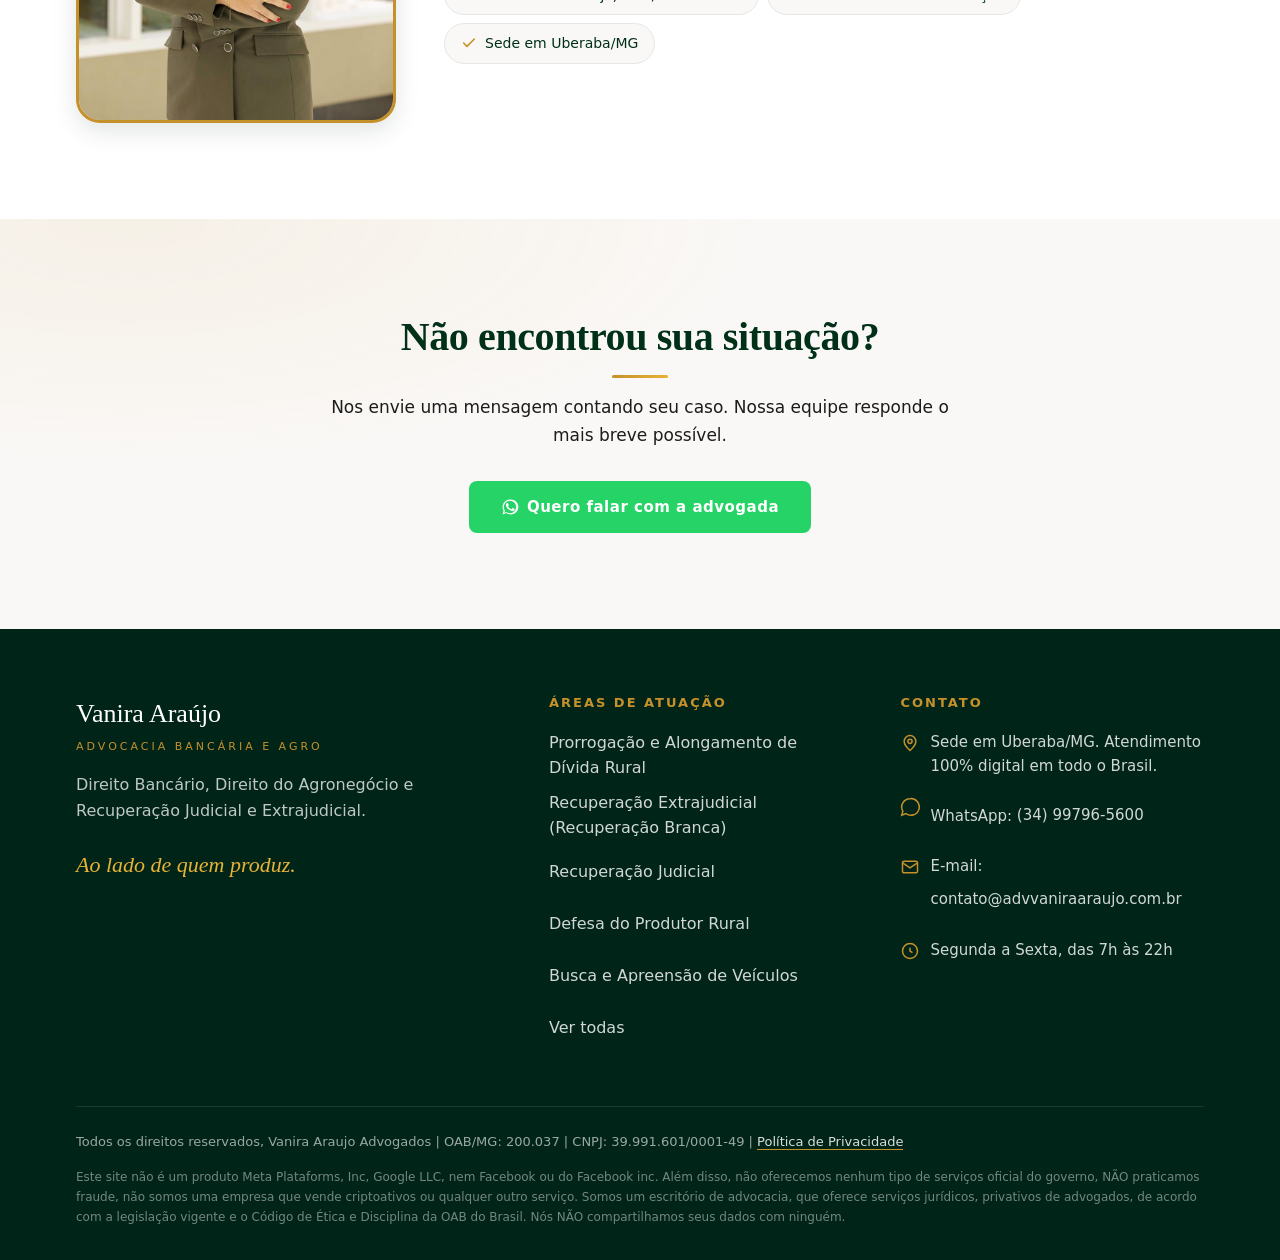
==== commit fdba7ae2: "Adiciona area 'Suspensao de Leilao de Imoveis' (urbanos e rurais) Nova pagina com hero, servicos, br" ====
--- a/areas-de-atuacao.html
+++ b/areas-de-atuacao.html
@@ -69,6 +69,11 @@
     },
     {
      "@type": "Service",
+     "name": "Suspensão de Leilão de Imóveis",
+     "url": "https://vanira-advocacia.vercel.app/suspensao-leilao-imoveis"
+    },
+    {
+     "@type": "Service",
      "name": "Revisão de Contratos de Pessoa Jurídica",
      "url": "https://vanira-advocacia.vercel.app/revisao-contratos-pj"
     },
@@ -135,10 +140,11 @@
               </ul>
             </div>
             <div class="dd-group">
-              <p class="dd-group-title">Busca e Apreensão</p>
+              <p class="dd-group-title">Defesa de Bens</p>
               <ul>
               <li><a href="/busca-apreensao-veiculos">Busca e Apreensão de Veículos</a></li>
               <li><a href="/busca-apreensao-maquinas">Busca e Apreensão de Máquinas Agrícolas</a></li>
+              <li><a href="/suspensao-leilao-imoveis">Suspensão de Leilão de Imóveis</a></li>
               </ul>
             </div>
             <div class="dd-group">
@@ -178,9 +184,10 @@
           <li><a href="/recuperacao-extrajudicial" data-close>Recuperação Extrajudicial (Recuperação Branca)</a></li>
           <li><a href="/recuperacao-judicial" data-close>Recuperação Judicial</a></li>
           <li><a href="/defesa-produtor-rural" data-close>Defesa do Produtor Rural</a></li>
-          <li class="m-group-title">Busca e Apreensão</li>
+          <li class="m-group-title">Defesa de Bens</li>
           <li><a href="/busca-apreensao-veiculos" data-close>Busca e Apreensão de Veículos</a></li>
           <li><a href="/busca-apreensao-maquinas" data-close>Busca e Apreensão de Máquinas Agrícolas</a></li>
+          <li><a href="/suspensao-leilao-imoveis" data-close>Suspensão de Leilão de Imóveis</a></li>
           <li class="m-group-title">Empresas</li>
           <li><a href="/revisao-contratos-pj" data-close>Revisão de Contratos de Pessoa Jurídica</a></li>
           <li><a href="/reestruturacao-financeira" data-close>Reestruturação Financeira de Produtor Rural e Empresas</a></li>
@@ -254,7 +261,7 @@
       </div>
 
       <div class="area-group">
-        <h2 class="group-title">Busca e Apreensão</h2>
+        <h2 class="group-title">Defesa de Bens</h2>
         <div class="rule"></div>
       </div>
       <div class="cards-grid">
@@ -271,6 +278,14 @@
           <h3>Busca e Apreensão de Máquinas Agrícolas</h3>
           <p>Defesa em ações de busca e apreensão que envolvem tratores, colheitadeiras, pulverizadores e demais implementos financiados com alienação fiduciária. A perda do maquinário interrompe a safra, por isso a defesa precisa ser rápida e técnica, com análise do contrato e dos requisitos legais da ação.</p>
           <a class="link-arrow" href="/busca-apreensao-maquinas" aria-label="Saiba mais sobre Busca e Apreensão de Máquinas Agrícolas">Saiba mais
+            <svg width="18" height="18" viewBox="0 0 24 24" fill="none" stroke="currentColor" stroke-width="2" stroke-linecap="round" stroke-linejoin="round" aria-hidden="true"><path d="M5 12h14M13 6l6 6-6 6"/></svg>
+          </a>
+        </article>
+        <article class="service-card reveal">
+          <span class="card-icon" aria-hidden="true"><svg viewBox="0 0 24 24" fill="none" stroke="currentColor" stroke-width="1.8" stroke-linecap="round" stroke-linejoin="round"><path d="M3 10.5L12 3l9 7.5"/><path d="M5 9.5V20h14V9.5"/><path d="M9.5 20v-5.5h5V20"/></svg></span>
+          <h3>Suspensão de Leilão de Imóveis</h3>
+          <p>Atuação para suspender o leilão de imóveis urbanos e rurais levados a hasta pública em execuções de dívida bancária, financiamento imobiliário e hipotecas. Buscamos suspender o leilão, discutir o valor cobrado e preservar o imóvel, seja a moradia da família ou a terra produtiva.</p>
+          <a class="link-arrow" href="/suspensao-leilao-imoveis" aria-label="Saiba mais sobre Suspensão de Leilão de Imóveis">Saiba mais
             <svg width="18" height="18" viewBox="0 0 24 24" fill="none" stroke="currentColor" stroke-width="2" stroke-linecap="round" stroke-linejoin="round" aria-hidden="true"><path d="M5 12h14M13 6l6 6-6 6"/></svg>
           </a>
         </article>
--- a/styles.css
+++ b/styles.css
@@ -748,27 +748,6 @@
 }
 
 /* ==========================================================================
-   DEPOIMENTOS
-   ========================================================================== */
-.depoimentos { background: var(--off-white); }
-.dep-grid { display: grid; gap: var(--sp-4); grid-template-columns: 1fr; }
-.dep-card {
-  background: #fff; border: 1px solid var(--cinza-borda); border-radius: var(--r-card);
-  padding: var(--sp-4); display: flex; flex-direction: column; gap: var(--sp-3);
-  box-shadow: var(--sh-card);
-  transition: transform .22s var(--ease-out), box-shadow .22s var(--ease-out);
-}
-@media (hover: hover) and (pointer: fine) {
-  .dep-card:hover { transform: translateY(-3px); box-shadow: var(--sh-hover); }
-}
-.dep-stars { display: flex; gap: 2px; color: var(--dourado); }
-.dep-stars svg { width: 17px; height: 17px; }
-.dep-card blockquote { font-size: 15.5px; color: var(--grafite); line-height: 1.65; }
-.dep-author { margin-top: auto; }
-.dep-author .nome { font-weight: 600; color: var(--verde-profundo); font-size: 15px; display: block; }
-.dep-author .data { font-size: 13px; color: var(--cinza-medio); }
-
-/* ==========================================================================
    FAQ
    ========================================================================== */
 .faq { background: var(--branco); }
@@ -833,3 +812,138 @@
 @media (min-width: 1024px) {
   .dep-grid { grid-template-columns: repeat(3, 1fr); }
 }
+
+/* ==========================================================================
+   HERO COM IMAGEM (páginas de área)
+   A imagem entra atrás de um véu verde forte, o mesmo tratamento da hero
+   da home. Isso mantém o texto em branco sempre acima de 4.5:1, qualquer
+   que seja a foto, e amarra as páginas à identidade da marca.
+   ========================================================================== */
+.page-hero--media {
+  position: relative;
+  isolation: isolate;
+  border-bottom: none;
+  color: #fff;
+  background-image:
+    linear-gradient(90deg, rgba(0,36,24,0.94) 0%, rgba(0,36,24,0.82) 42%, rgba(0,36,24,0.55) 100%),
+    linear-gradient(180deg, rgba(0,36,24,0.35) 0%, rgba(0,28,16,0.65) 100%),
+    var(--hero-img);
+  background-size: cover, cover, cover;
+  background-position: center, center, center;
+  background-repeat: no-repeat;
+  padding-block: 72px;
+}
+.page-hero--media .container { max-width: var(--maxw); }
+.page-hero--media h1 { color: #fff; text-shadow: 0 2px 20px rgba(0,0,0,0.28); }
+.page-hero--media .lead { color: rgba(255,255,255,0.92); }
+.page-hero--media .breadcrumb { color: rgba(255,255,255,0.72); }
+.page-hero--media .breadcrumb a { color: #fff; border-bottom-color: transparent; }
+.page-hero--media .breadcrumb a:hover,
+.page-hero--media .breadcrumb a:focus-visible { border-bottom-color: var(--dourado-claro); }
+.page-hero--media .breadcrumb li + li::before { color: var(--dourado-claro); }
+.page-hero--media .breadcrumb [aria-current="page"] { color: rgba(255,255,255,0.72); }
+
+/* Fio dourado no rodapé da faixa, fechando o bloco */
+.page-hero--media::after {
+  content: ""; position: absolute; left: 0; right: 0; bottom: 0; height: 3px;
+  background: linear-gradient(90deg, var(--dourado), var(--dourado-claro), transparent 75%);
+}
+
+@media (min-width: 768px) {
+  .page-hero--media { padding-block: 96px; }
+  .page-hero--media .lead { max-width: 60ch; }
+}
+@media (min-width: 1024px) {
+  .page-hero--media { padding-block: 116px; }
+}
+
+/* ==========================================================================
+   DEPOIMENTOS — parede de colunas em rolagem automática
+   Recriação em CSS/JS puro do componente de testimonial em colunas:
+   cada coluna rola devagar em loop, com máscara nas bordas e pausa no hover.
+   ========================================================================== */
+.depoimentos { background: var(--off-white); overflow: hidden; }
+
+.dep-badge {
+  display: inline-block;
+  font-size: 12px; font-weight: 700; letter-spacing: 1.5px; text-transform: uppercase;
+  color: var(--verde-profundo);
+  background: rgba(198,145,42,0.16);
+  border: 1px solid rgba(198,145,42,0.35);
+  padding: 5px 14px; border-radius: var(--r-pill);
+  margin-bottom: var(--sp-3);
+}
+.dep-sub { color: var(--cinza-medio); font-size: 16px; margin-top: var(--sp-3); }
+
+/* Grade de colunas + máscara suave em cima e embaixo */
+.wall {
+  display: grid; grid-template-columns: 1fr; gap: var(--sp-4);
+  max-width: var(--maxw); margin-inline: auto; padding-inline: var(--sp-4);
+  max-height: 620px; overflow: hidden;
+  -webkit-mask-image: linear-gradient(to bottom, transparent, #000 12%, #000 88%, transparent);
+          mask-image: linear-gradient(to bottom, transparent, #000 12%, #000 88%, transparent);
+}
+.wall-col { overflow: hidden; }
+.wall-col--md, .wall-col--lg { display: none; }
+
+/* A pista tem duas cópias empilhadas; -50% mostra uma cópia inteira, em loop */
+.wall-track {
+  display: flex; flex-direction: column; gap: var(--sp-4);
+  padding-bottom: var(--sp-4);              /* fecha o loop sem "salto" */
+  animation: wall-scroll var(--dur, 34s) linear infinite;
+  will-change: transform;
+}
+@keyframes wall-scroll { to { transform: translateY(-50%); } }
+/* Pausa quando o usuário passa o mouse, para conseguir ler */
+@media (hover: hover) and (pointer: fine) {
+  .wall-col:hover .wall-track { animation-play-state: paused; }
+}
+
+.wall-card {
+  background: #fff; border: 1px solid var(--cinza-borda); border-radius: var(--r-card);
+  padding: var(--sp-4);
+  box-shadow: var(--sh-card);
+  transition: transform .25s var(--ease-out), box-shadow .25s var(--ease-out), border-color .25s var(--ease-out);
+}
+@media (hover: hover) and (pointer: fine) {
+  .wall-card:hover { transform: translateY(-6px); box-shadow: var(--sh-hover); border-color: rgba(198,145,42,0.5); }
+}
+.wall-stars { display: flex; gap: 3px; color: var(--dourado); margin-bottom: var(--sp-3); }
+.wall-stars svg { width: 18px; height: 18px; }
+.wall-card blockquote { color: var(--grafite); line-height: 1.65; font-size: 15.5px; }
+.wall-author { display: flex; align-items: center; gap: 12px; margin-top: var(--sp-4); }
+.wall-avatar {
+  flex: 0 0 auto; width: 44px; height: 44px; border-radius: var(--r-pill);
+  object-fit: cover; display: block;
+  background: var(--off-white);
+  box-shadow: 0 0 0 2px rgba(198,145,42,0.35);
+}
+.wall-avatar--ini {
+  display: inline-flex; align-items: center; justify-content: center;
+  background: var(--verde-profundo); color: var(--dourado-claro);
+  font-family: var(--font-display); font-weight: 600; font-size: 17px;
+  box-shadow: none;
+}
+.wall-meta { display: flex; flex-direction: column; line-height: 1.3; }
+.wall-meta .nome { font-weight: 600; color: var(--verde-profundo); font-size: 15px; }
+.wall-meta .data { font-size: 13px; color: var(--cinza-medio); }
+
+@media (min-width: 768px) {
+  .wall { grid-template-columns: repeat(2, 1fr); }
+  .wall-col--md { display: block; }
+}
+@media (min-width: 1024px) {
+  .wall { grid-template-columns: repeat(3, 1fr); max-height: 680px; }
+  .wall-col--lg { display: block; }
+}
+
+/* Movimento reduzido: sem rolagem. Vira uma grade estática legível,
+   mostrando só a primeira cópia de cada coluna. */
+@media (prefers-reduced-motion: reduce) {
+  .wall {
+    max-height: none; overflow: visible;
+    -webkit-mask-image: none; mask-image: none;
+  }
+  .wall-track { animation: none; padding-bottom: 0; }
+  .wall-track .wall-card:nth-child(n+6) { display: none; }  /* esconde a 2ª cópia */
+}
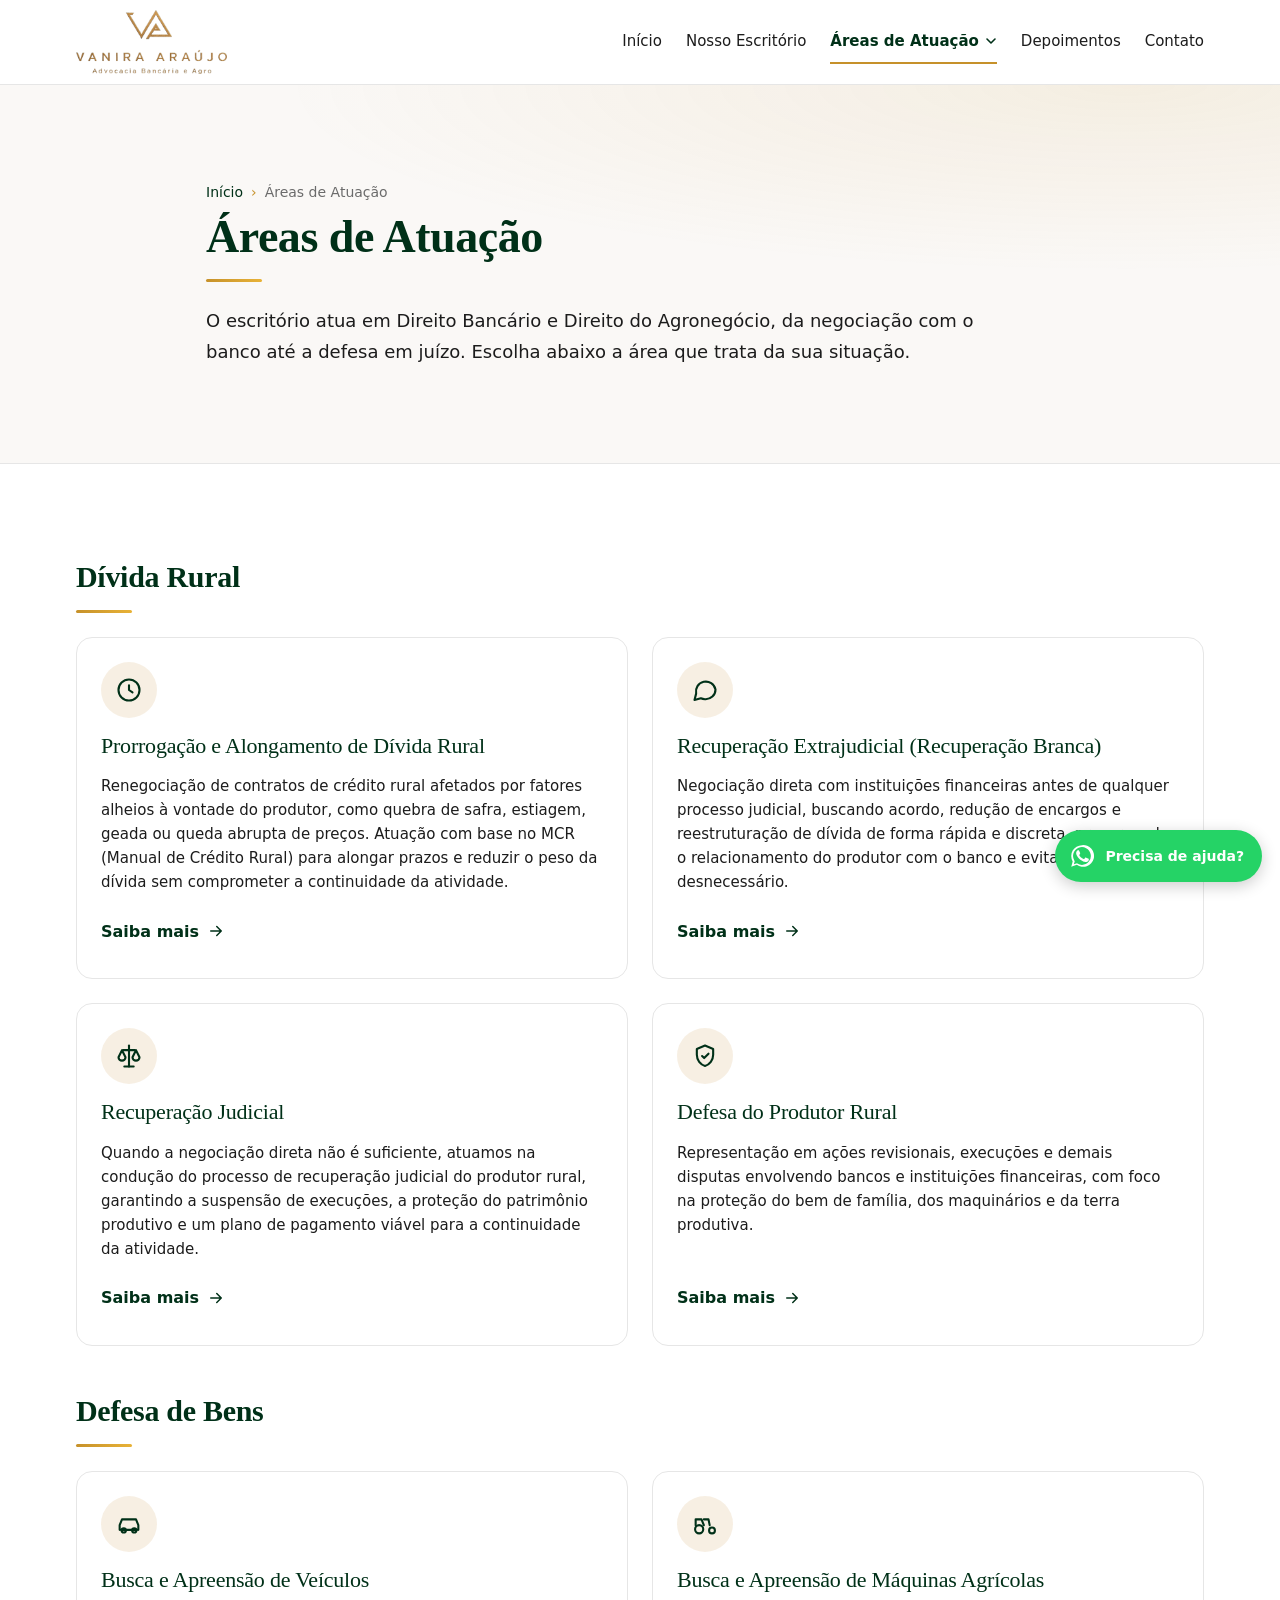
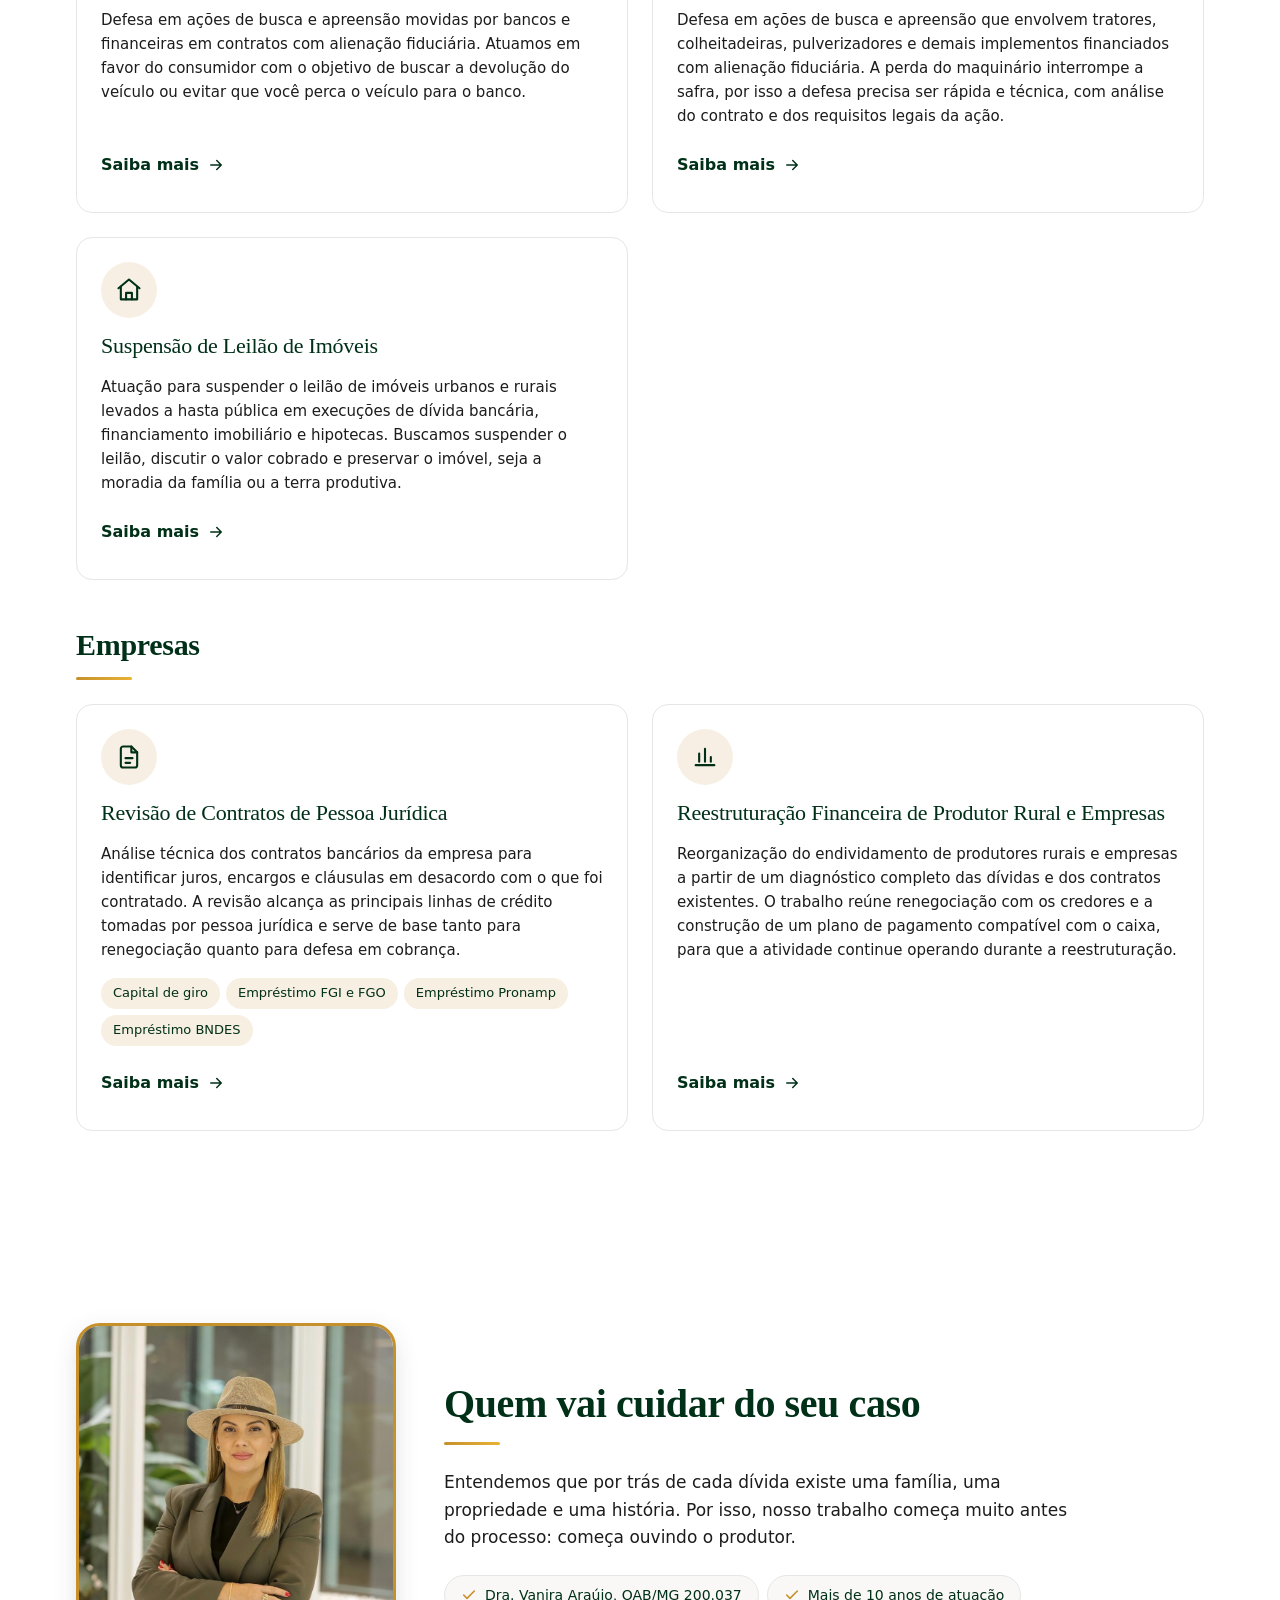
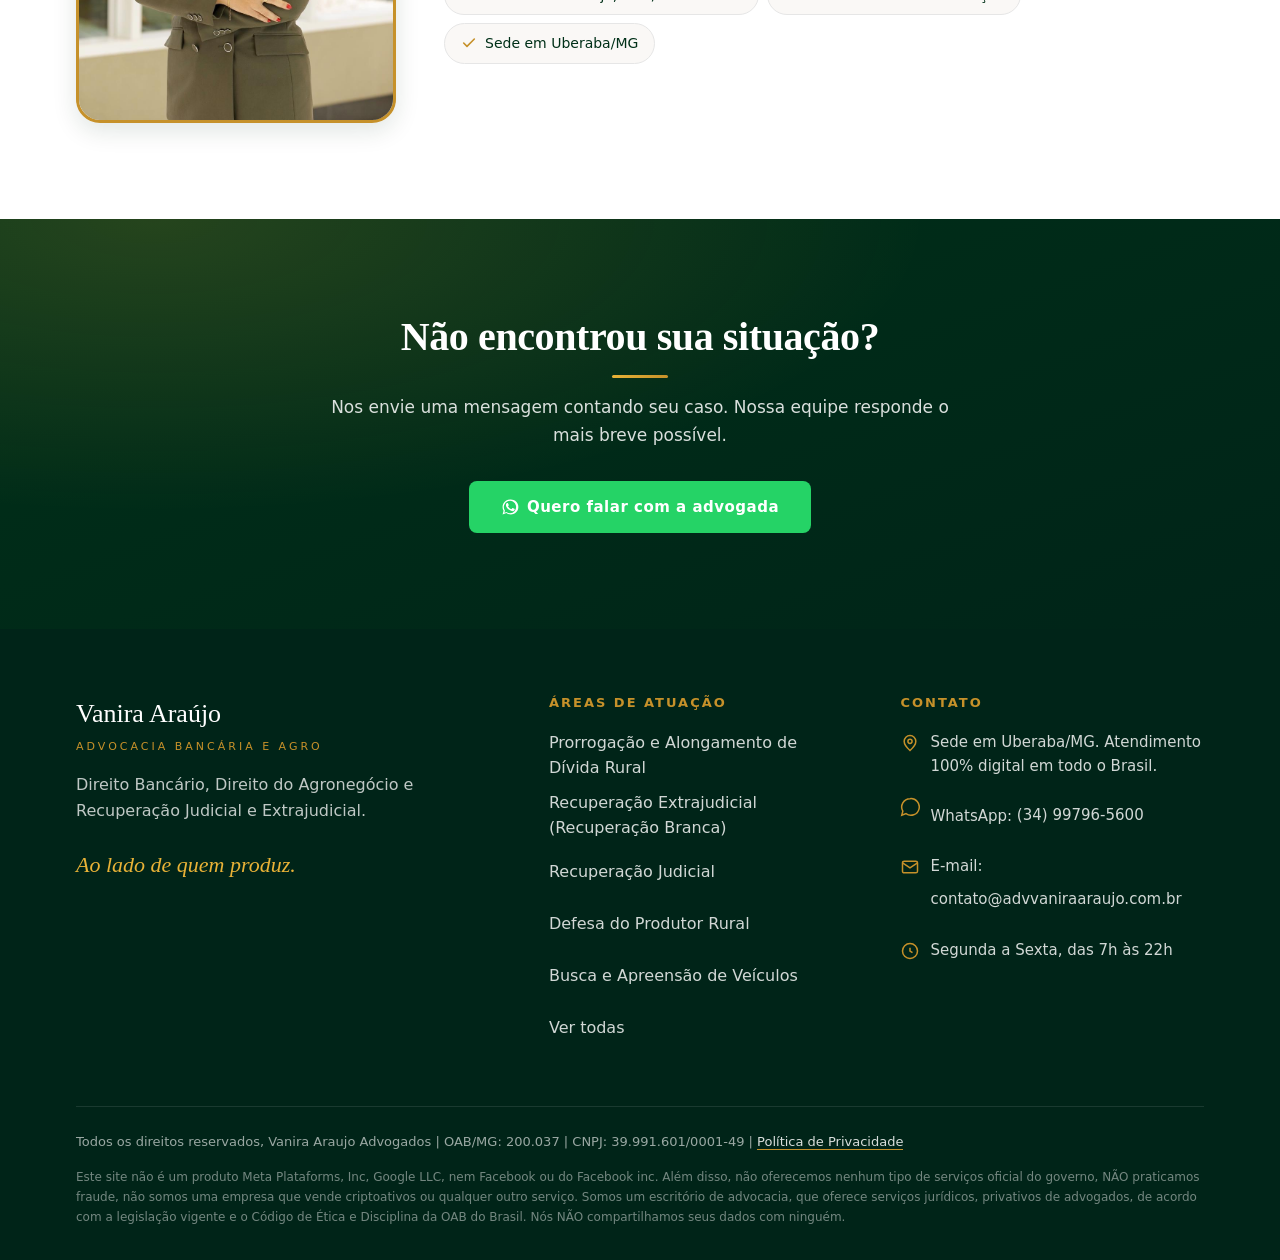
==== commit f93853e4: "Pagina Nosso Escritorio, secao de processo e mais contraste verde - Suspensao de Leilao passa a rece" ====
--- a/areas-de-atuacao.html
+++ b/areas-de-atuacao.html
@@ -121,7 +121,7 @@
     <nav class="primary-nav" aria-label="Navegação principal">
       <ul class="nav-list">
         <li><a href="/#inicio">Início</a></li>
-        <li><a href="/#quem-somos">Quem Somos</a></li>
+        <li><a href="/nosso-escritorio">Nosso Escritório</a></li>
         <li class="has-dropdown">
           <a class="nav-toggle" href="/areas-de-atuacao" aria-expanded="false"
              aria-controls="dropdown-areas" aria-current="page">
@@ -172,7 +172,7 @@
   <nav class="mobile-nav" id="mobile-nav" aria-label="Navegação mobile">
     <ul>
       <li><a href="/#inicio" data-close>Início</a></li>
-      <li><a href="/#quem-somos" data-close>Quem Somos</a></li>
+      <li><a href="/nosso-escritorio" data-close>Nosso Escritório</a></li>
       <li>
         <button type="button" class="m-sub-toggle" aria-expanded="false" aria-controls="m-sub-areas">
           Áreas de Atuação
--- a/styles.css
+++ b/styles.css
@@ -300,27 +300,6 @@
   .service-card p { color: var(--grafite); font-size: 15px; }
   .service-card .link-arrow { margin-top: auto; }
 
-  /* ---------- DIFERENCIAIS ---------- */
-  .diferenciais { background: var(--off-white); }  /* faixa clara alternada */
-  .dif-grid { display: grid; gap: var(--sp-3); grid-template-columns: 1fr; }
-  .dif-item {
-    display: flex; align-items: center; gap: var(--sp-3);
-    background: #fff; border: 1px solid var(--cinza-borda); border-radius: var(--r-card);
-    padding: var(--sp-3) var(--sp-4); min-height: 76px;
-    box-shadow: var(--sh-card);
-    transition: transform .22s var(--ease-out), box-shadow .22s var(--ease-out);
-  }
-  @media (hover: hover) and (pointer: fine) {
-    .dif-item:hover { transform: translateY(-3px); box-shadow: var(--sh-hover); }
-  }
-  .dif-check {
-    flex: 0 0 auto; width: 44px; height: 44px; border-radius: var(--r-pill);
-    background: var(--verde-profundo); color: var(--dourado-claro);
-    display: inline-flex; align-items: center; justify-content: center;
-  }
-  .dif-check svg { width: 22px; height: 22px; }
-  .dif-item span { font-weight: 600; font-size: 15px; color: var(--grafite); letter-spacing: .3px; }
-
   /* ---------- EQUIPE ---------- */
   .equipe { background: var(--branco); }
   .equipe .prose { max-width: 720px; }
@@ -947,3 +926,187 @@
   .wall-track { animation: none; padding-bottom: 0; }
   .wall-track .wall-card:nth-child(n+6) { display: none; }  /* esconde a 2ª cópia */
 }
+
+/* ==========================================================================
+   COMO TRABALHAMOS — cards verde-escuro sobre fundo claro
+   Bloco de maior contraste da home: o verde profundo entra em massa,
+   com numeração e ícones dourados.
+   ========================================================================== */
+.processo {
+  background:
+    radial-gradient(120% 80% at 50% 0%, rgba(198,145,42,0.10), transparent 60%),
+    var(--off-white);
+}
+.processo h2 em { font-style: italic; color: var(--dourado); }
+.proc-sub { color: var(--cinza-medio); font-size: 16px; margin-top: var(--sp-3); }
+
+.step-grid { display: grid; gap: var(--sp-3); grid-template-columns: 1fr; }
+
+.step-card {
+  position: relative; overflow: hidden;
+  background: linear-gradient(160deg, var(--verde-profundo), var(--verde-escuro));
+  border-radius: var(--r-card);
+  padding: var(--sp-5) var(--sp-4) var(--sp-4);
+  color: #fff;
+  box-shadow: 0 4px 18px rgba(0,48,24,0.18);
+  transition: transform .28s var(--ease-out), box-shadow .28s var(--ease-out);
+}
+/* Brilho dourado no topo do card */
+.step-card::before {
+  content: ""; position: absolute; inset: 0 0 auto 0; height: 3px;
+  background: linear-gradient(90deg, var(--dourado), var(--dourado-claro), transparent 70%);
+  opacity: .85;
+}
+@media (hover: hover) and (pointer: fine) {
+  .step-card:hover { transform: translateY(-6px); box-shadow: 0 16px 36px rgba(0,48,24,0.28); }
+  .step-card:hover .step-icon { background: var(--dourado); color: var(--verde-profundo); }
+}
+.step-card:active { transform: scale(.99); }
+
+.step-num {
+  position: absolute; top: var(--sp-3); right: var(--sp-4);
+  font-family: var(--font-display); font-size: 46px; font-weight: 600;
+  color: rgba(232,178,55,0.20); line-height: 1;
+  pointer-events: none;
+}
+.step-icon {
+  display: inline-flex; align-items: center; justify-content: center;
+  width: 46px; height: 46px; border-radius: var(--r-pill);
+  background: rgba(232,178,55,0.16); color: var(--dourado-claro);
+  margin-bottom: var(--sp-3);
+  transition: background .25s var(--ease-out), color .25s var(--ease-out);
+}
+.step-icon svg { width: 23px; height: 23px; }
+.step-card h3 { color: #fff; font-size: 20px; margin-bottom: var(--sp-2); }
+.step-card p { color: rgba(255,255,255,0.82); font-size: 14.5px; line-height: 1.6; }
+
+/* Cascata: cada card entra um pouco depois do anterior */
+.step-grid .reveal:nth-child(2) { transition-delay: .06s; }
+.step-grid .reveal:nth-child(3) { transition-delay: .12s; }
+.step-grid .reveal:nth-child(4) { transition-delay: .18s; }
+.step-grid .reveal:nth-child(5) { transition-delay: .24s; }
+.step-grid .reveal:nth-child(6) { transition-delay: .30s; }
+
+@media (min-width: 768px) { .step-grid { grid-template-columns: repeat(2, 1fr); } }
+@media (min-width: 1024px) { .step-grid { grid-template-columns: repeat(3, 1fr); } }
+
+/* ==========================================================================
+   NOSSO ESCRITÓRIO
+   ========================================================================== */
+.destaques { background: var(--verde-profundo); padding-block: var(--sp-6); }
+.dest-grid { display: grid; gap: var(--sp-3); grid-template-columns: 1fr; }
+.dest-card {
+  border: 1px solid rgba(232,178,55,0.28); border-radius: var(--r-card);
+  background: rgba(255,255,255,0.04);
+  padding: var(--sp-4);
+  transition: background .25s var(--ease-out), border-color .25s var(--ease-out);
+}
+@media (hover: hover) and (pointer: fine) {
+  .dest-card:hover { background: rgba(255,255,255,0.08); border-color: var(--dourado); }
+}
+.dest-icon {
+  display: inline-flex; align-items: center; justify-content: center;
+  width: 42px; height: 42px; border-radius: var(--r-pill);
+  background: rgba(232,178,55,0.18); color: var(--dourado-claro);
+  margin-bottom: var(--sp-3);
+}
+.dest-icon svg { width: 21px; height: 21px; }
+.dest-card h3 { color: #fff; font-size: 19px; margin-bottom: 6px; }
+.dest-card p { color: rgba(255,255,255,0.78); font-size: 14.5px; line-height: 1.55; }
+
+.esc-sobre { background: var(--branco); }
+.esc-grid { display: grid; gap: var(--sp-5); align-items: center; }
+.esc-media { margin: 0; max-width: 420px; }
+.esc-media img {
+  width: 100%; border-radius: var(--r-img); aspect-ratio: 4/5; object-fit: cover;
+  border: 3px solid var(--dourado); box-shadow: var(--sh-hover);
+}
+.esc-media figcaption {
+  margin-top: var(--sp-3); font-size: 14px; color: var(--cinza-medio); text-align: center;
+}
+.esc-sobre h2 { color: var(--verde-profundo); }
+.esc-sobre p { font-size: 17px; }
+
+.pilares { background: var(--off-white); }
+.pilar-grid { display: grid; gap: var(--sp-4); grid-template-columns: 1fr; }
+.pilar-card {
+  background: #fff; border: 1px solid var(--cinza-borda); border-radius: var(--r-card);
+  padding: var(--sp-5) var(--sp-4);
+  box-shadow: var(--sh-card);
+  border-top: 3px solid var(--dourado);
+  transition: transform .25s var(--ease-out), box-shadow .25s var(--ease-out);
+}
+@media (hover: hover) and (pointer: fine) {
+  .pilar-card:hover { transform: translateY(-5px); box-shadow: var(--sh-hover); }
+}
+.pilar-icon {
+  display: inline-flex; align-items: center; justify-content: center;
+  width: 50px; height: 50px; border-radius: var(--r-pill);
+  background: var(--verde-profundo); color: var(--dourado-claro);
+  margin-bottom: var(--sp-3);
+}
+.pilar-icon svg { width: 25px; height: 25px; }
+.pilar-card h3 { color: var(--verde-profundo); font-size: 21px; margin-bottom: var(--sp-2); }
+.pilar-card p { color: var(--grafite); font-size: 15.5px; line-height: 1.65; }
+
+@media (min-width: 640px) { .dest-grid { grid-template-columns: repeat(2, 1fr); } }
+@media (min-width: 768px) {
+  .esc-grid { grid-template-columns: 380px 1fr; gap: var(--sp-6); }
+  .pilar-grid { grid-template-columns: repeat(3, 1fr); }
+}
+@media (min-width: 1024px) { .dest-grid { grid-template-columns: repeat(4, 1fr); } }
+
+/* ==========================================================================
+   MAIS CONTRASTE VERDE
+   A faixa de CTA e o "Ao lado do produtor" passam a ser verde profundo,
+   criando alternância clara/escura ao longo da página em vez de tudo claro.
+   ========================================================================== */
+.cta-band {
+  background:
+    radial-gradient(110% 130% at 12% 0%, rgba(232,178,55,0.16), transparent 55%),
+    linear-gradient(160deg, var(--verde-profundo), var(--verde-escuro));
+  color: #fff;
+}
+.cta-band h2 { color: #fff; }
+.cta-band p { color: rgba(255,255,255,0.85); }
+
+.sobre {
+  background:
+    radial-gradient(110% 130% at 88% 0%, rgba(232,178,55,0.14), transparent 55%),
+    linear-gradient(160deg, var(--verde-escuro), var(--verde-profundo));
+  color: #fff;
+}
+.sobre h2 { color: #fff; }
+.sobre p { color: rgba(255,255,255,0.85); }
+
+/* Régua dourada mais viva sobre fundo escuro */
+.cta-band .rule, .sobre .rule, .page-hero--media .rule, .destaques .rule {
+  background: linear-gradient(90deg, var(--dourado-claro), var(--dourado));
+}
+
+/* ==========================================================================
+   CONTATO FINAL EM VERDE — fecha o ciclo, como pede o design system
+   ========================================================================== */
+.contato {
+  background:
+    radial-gradient(110% 120% at 90% 0%, rgba(232,178,55,0.16), transparent 55%),
+    linear-gradient(160deg, var(--verde-profundo), var(--verde-escuro));
+  color: #fff;
+}
+.contato h2 { color: #fff; }
+.contato .eyebrow { color: var(--dourado-claro); }
+.contato .contato-lead { color: rgba(255,255,255,0.88); }
+.contato .rule { background: linear-gradient(90deg, var(--dourado-claro), var(--dourado)); }
+/* O cartão do formulário fica branco sobre o verde, ganhando destaque */
+.contato .form-card { box-shadow: 0 18px 44px rgba(0,0,0,0.28); }
+
+/* ==========================================================================
+   BARRA DE PROGRESSO DE LEITURA
+   ========================================================================== */
+.read-progress {
+  position: fixed; top: 0; left: 0; height: 3px; width: 100%;
+  transform: scaleX(0); transform-origin: 0 50%;
+  background: linear-gradient(90deg, var(--dourado), var(--dourado-claro));
+  z-index: 130; pointer-events: none;
+}
+@media (prefers-reduced-motion: reduce) { .read-progress { display: none; } }
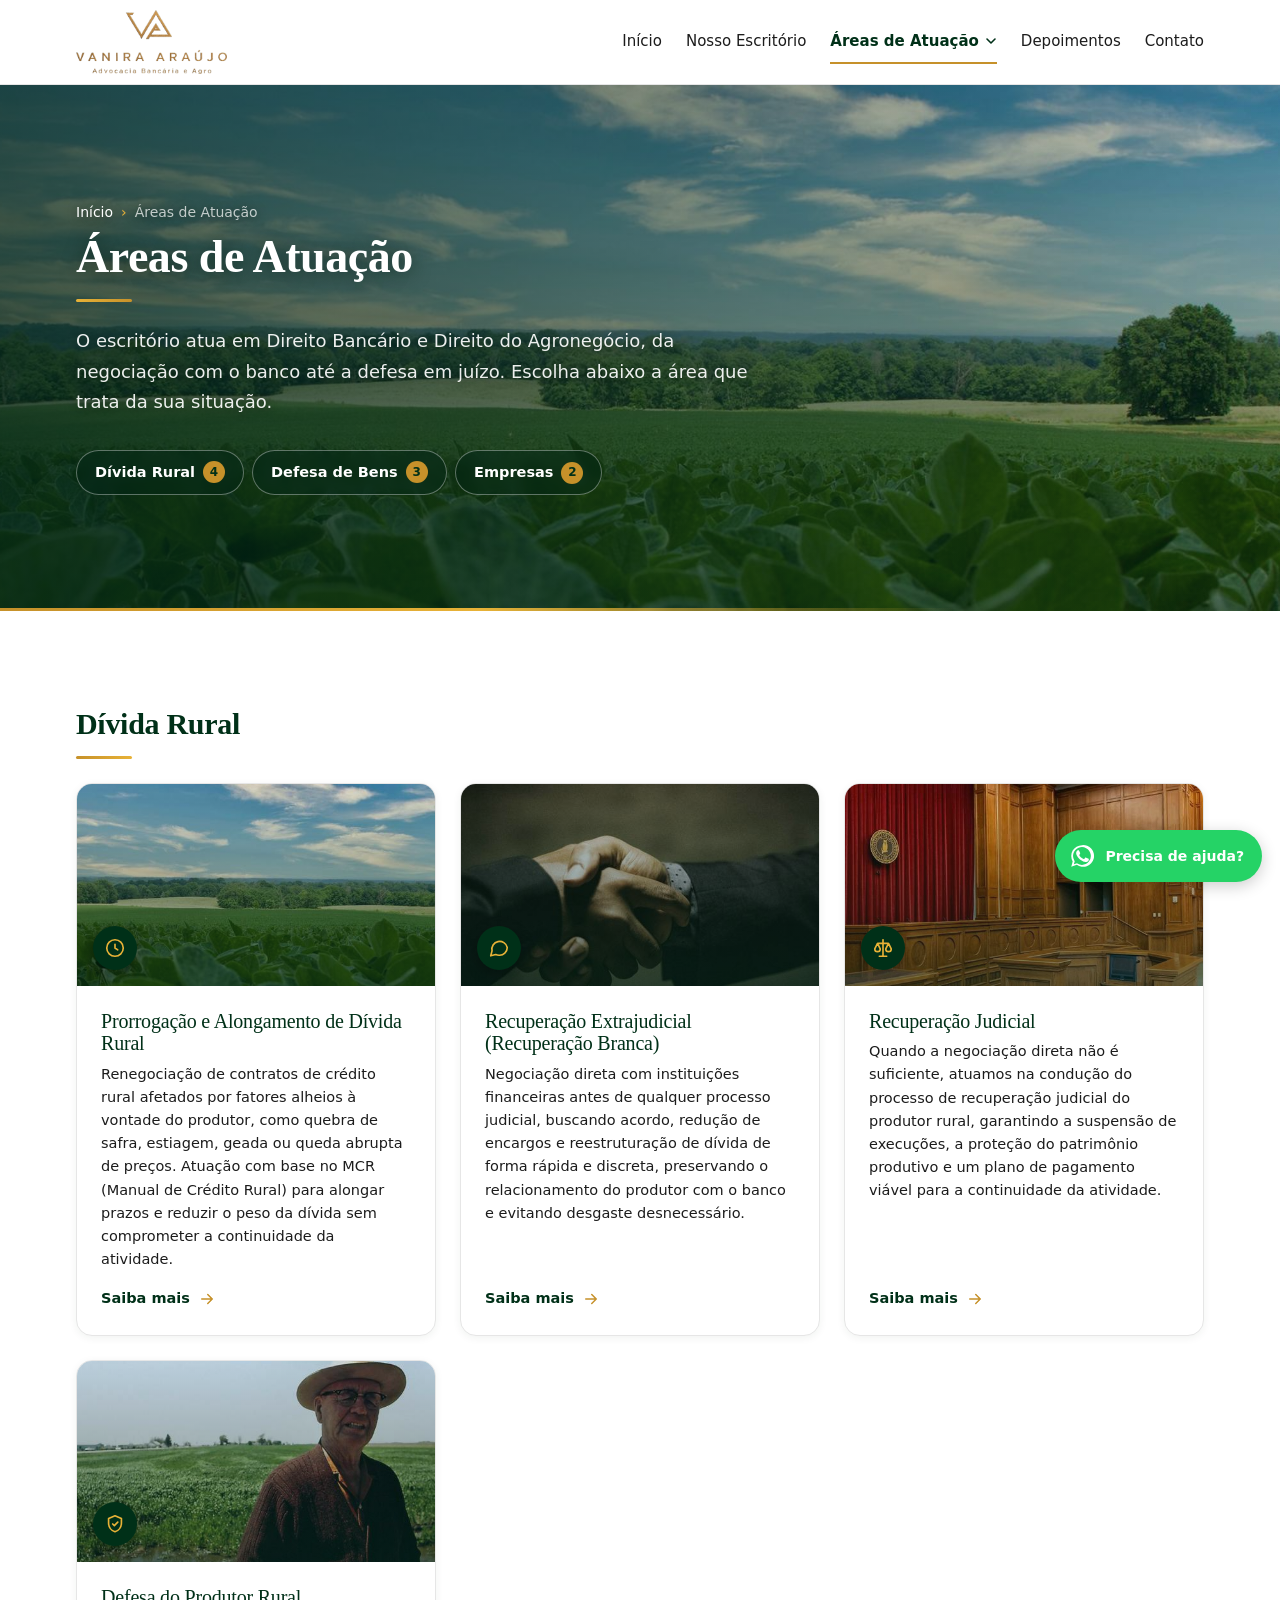
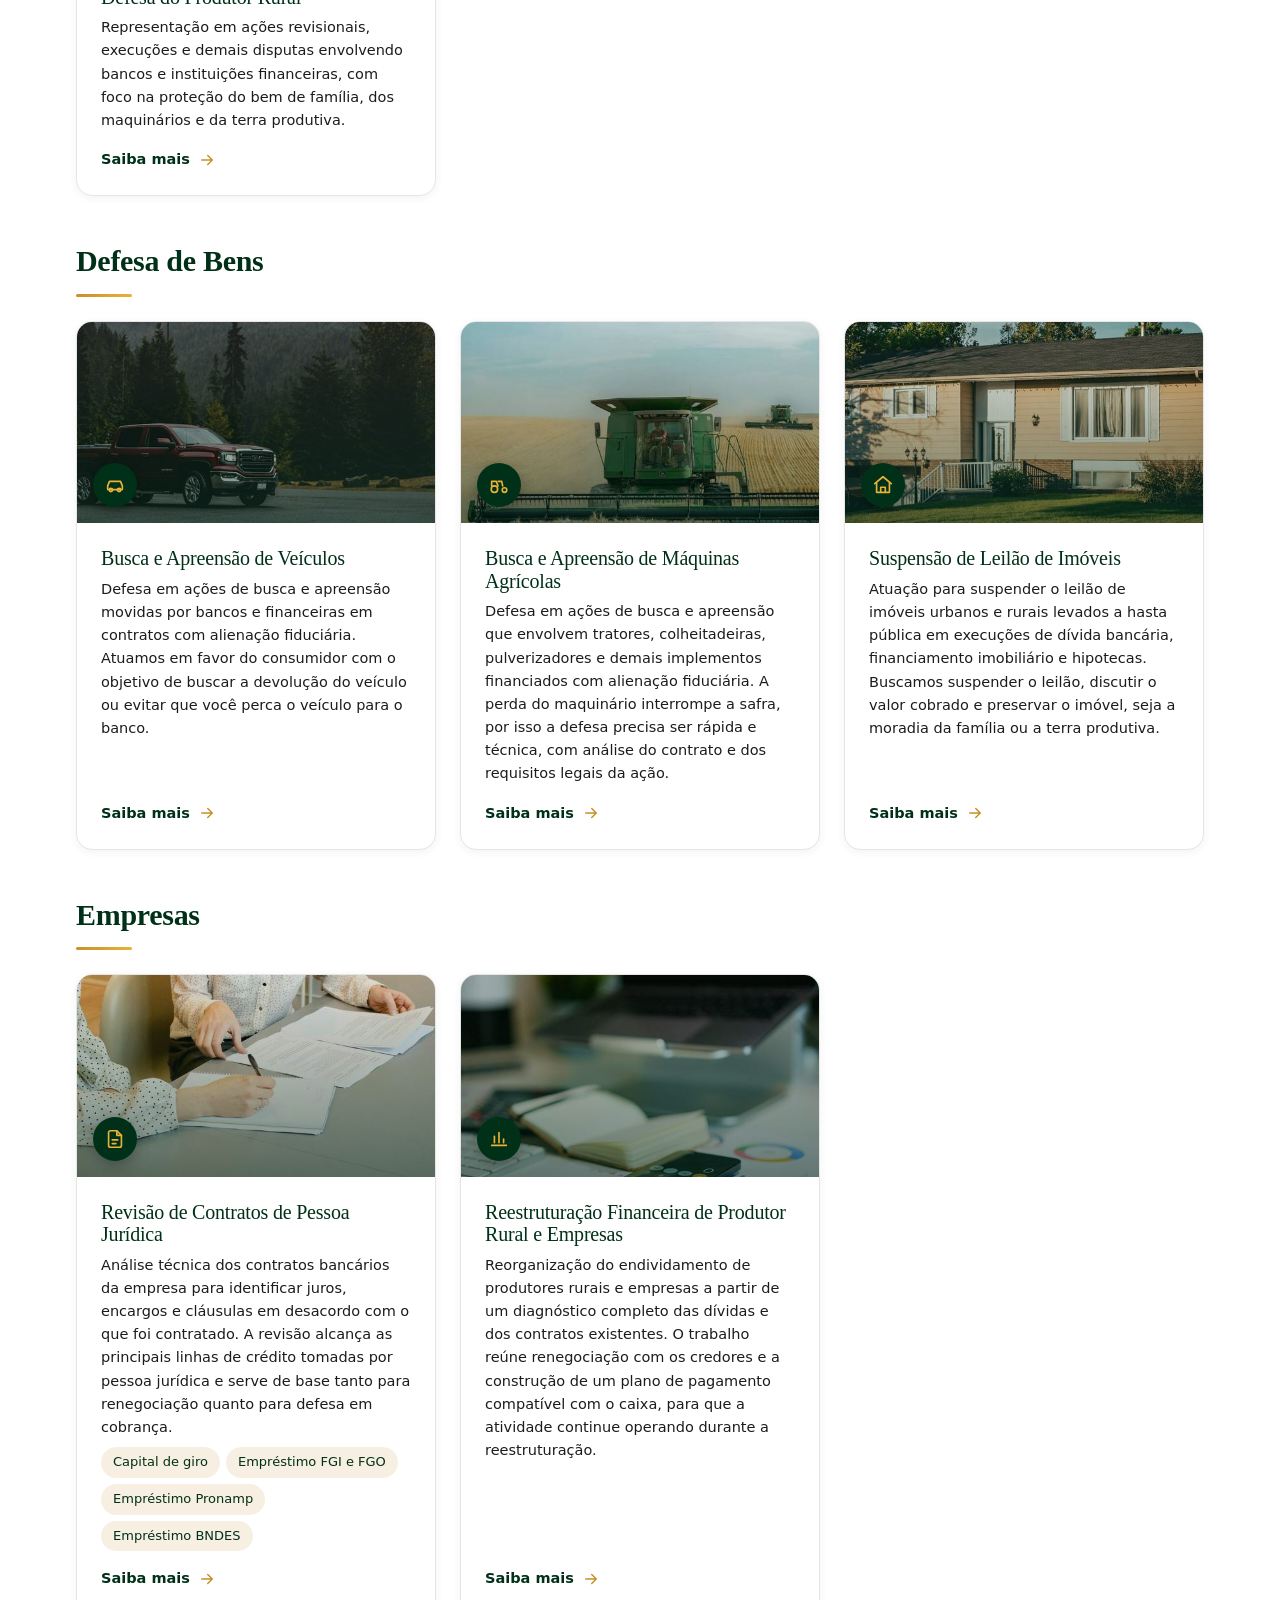
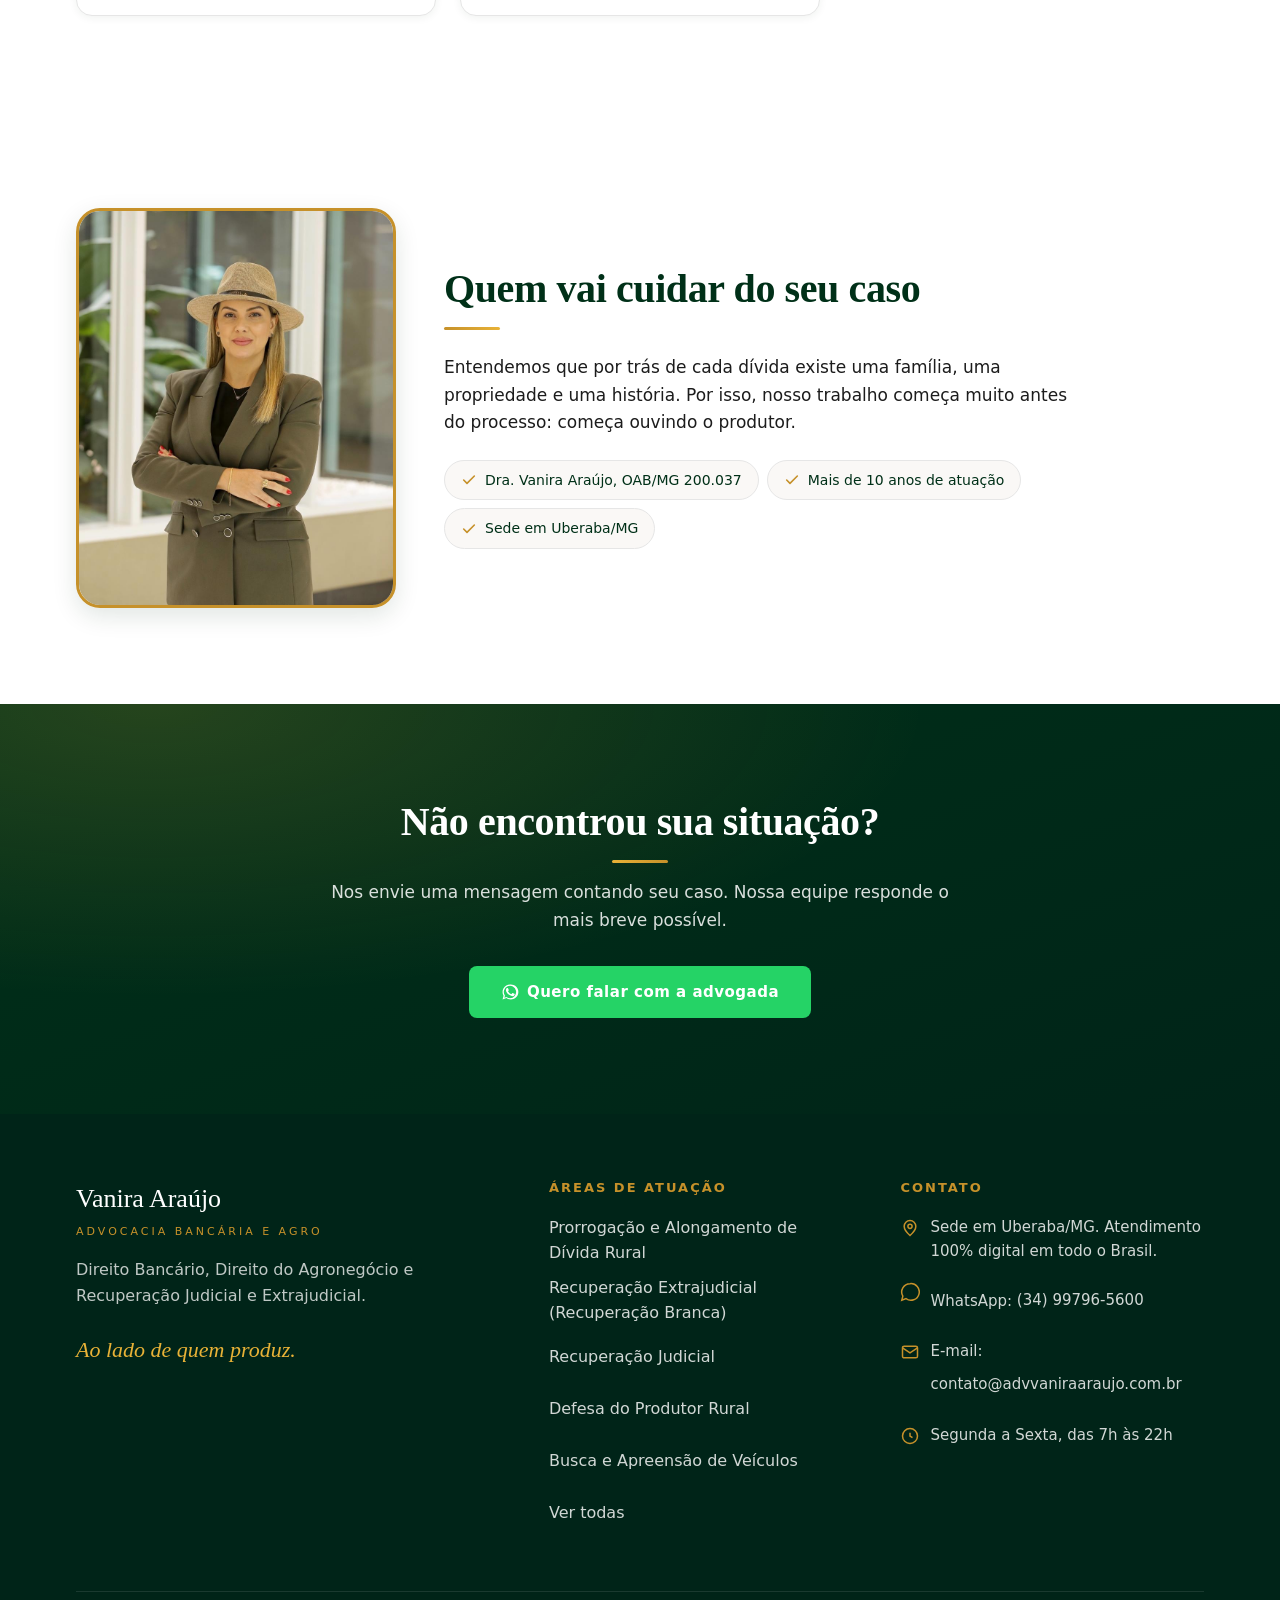
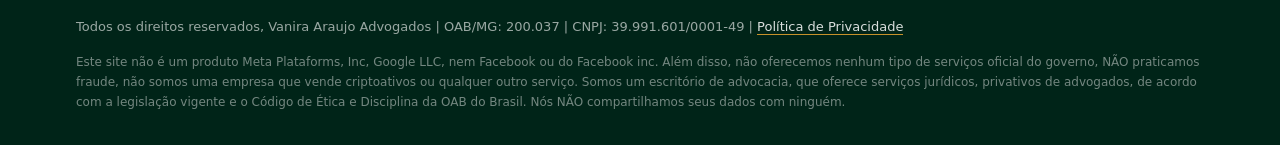
==== commit 6f2eb900: "Hero da home mais clara com fio dourado, e hub de areas mais dinamico Home: veu do video cai de ~0.7" ====
--- a/areas-de-atuacao.html
+++ b/areas-de-atuacao.html
@@ -105,6 +105,7 @@
 }
 </script>
 <link rel="stylesheet" href="/styles.css">
+<link rel="preload" as="image" href="/hero-prorrogacao.jpg" fetchpriority="high">
 <script src="/main.js" defer></script>
 </head>
 <body>
@@ -205,7 +206,8 @@
 
 <main id="main">
 
-  <section class="page-hero" aria-labelledby="page-title">
+  <section class="page-hero page-hero--media" aria-labelledby="page-title"
+           style="--hero-img:url('/hero-prorrogacao.jpg')">
     <div class="container">
       <nav class="breadcrumb" aria-label="Você está aqui">
         <ol>
@@ -216,102 +218,134 @@
       <h1 id="page-title">Áreas de Atuação</h1>
       <div class="rule"></div>
       <p class="lead">O escritório atua em Direito Bancário e Direito do Agronegócio, da negociação com o banco até a defesa em juízo. Escolha abaixo a área que trata da sua situação.</p>
+      <nav class="chips" aria-label="Ir para uma categoria">
+          <a class="chip" href="#divida-rural">Dívida Rural <span class="chip-n">4</span></a>
+          <a class="chip" href="#defesa-de-bens">Defesa de Bens <span class="chip-n">3</span></a>
+          <a class="chip" href="#empresas">Empresas <span class="chip-n">2</span></a>
+      </nav>
     </div>
   </section>
 
   <section class="areas" aria-label="Lista de áreas de atuação">
     <div class="container">
-      <div class="area-group">
+      <div class="area-group" id="divida-rural">
         <h2 class="group-title">Dívida Rural</h2>
         <div class="rule"></div>
       </div>
-      <div class="cards-grid">
-        <article class="service-card reveal">
-          <span class="card-icon" aria-hidden="true"><svg viewBox="0 0 24 24" fill="none" stroke="currentColor" stroke-width="1.8" stroke-linecap="round" stroke-linejoin="round"><path d="M12 8v4l3 2"/><circle cx="12" cy="12" r="9"/></svg></span>
-          <h3>Prorrogação e Alongamento de Dívida Rural</h3>
-          <p>Renegociação de contratos de crédito rural afetados por fatores alheios à vontade do produtor, como quebra de safra, estiagem, geada ou queda abrupta de preços. Atuação com base no MCR (Manual de Crédito Rural) para alongar prazos e reduzir o peso da dívida sem comprometer a continuidade da atividade.</p>
-          <a class="link-arrow" href="/prorrogacao" aria-label="Saiba mais sobre Prorrogação e Alongamento de Dívida Rural">Saiba mais
-            <svg width="18" height="18" viewBox="0 0 24 24" fill="none" stroke="currentColor" stroke-width="2" stroke-linecap="round" stroke-linejoin="round" aria-hidden="true"><path d="M5 12h14M13 6l6 6-6 6"/></svg>
-          </a>
-        </article>
-        <article class="service-card reveal">
-          <span class="card-icon" aria-hidden="true"><svg viewBox="0 0 24 24" fill="none" stroke="currentColor" stroke-width="1.8" stroke-linecap="round" stroke-linejoin="round"><path d="M21 11.5a8.4 8.4 0 01-9 8.4 8.4 8.4 0 01-3.6-.8L3 20.5l1.4-5.4A8.4 8.4 0 1121 11.5z"/></svg></span>
-          <h3>Recuperação Extrajudicial (Recuperação Branca)</h3>
-          <p>Negociação direta com instituições financeiras antes de qualquer processo judicial, buscando acordo, redução de encargos e reestruturação de dívida de forma rápida e discreta, preservando o relacionamento do produtor com o banco e evitando desgaste desnecessário.</p>
-          <a class="link-arrow" href="/recuperacao-extrajudicial" aria-label="Saiba mais sobre Recuperação Extrajudicial (Recuperação Branca)">Saiba mais
-            <svg width="18" height="18" viewBox="0 0 24 24" fill="none" stroke="currentColor" stroke-width="2" stroke-linecap="round" stroke-linejoin="round" aria-hidden="true"><path d="M5 12h14M13 6l6 6-6 6"/></svg>
-          </a>
-        </article>
-        <article class="service-card reveal">
-          <span class="card-icon" aria-hidden="true"><svg viewBox="0 0 24 24" fill="none" stroke="currentColor" stroke-width="1.8" stroke-linecap="round" stroke-linejoin="round"><path d="M12 3v18"/><path d="M6 7l-3 6a3 3 0 006 0L6 7z"/><path d="M18 7l-3 6a3 3 0 006 0l-3-6z"/><path d="M7 7h10"/><path d="M8 21h8"/></svg></span>
-          <h3>Recuperação Judicial</h3>
-          <p>Quando a negociação direta não é suficiente, atuamos na condução do processo de recuperação judicial do produtor rural, garantindo a suspensão de execuções, a proteção do patrimônio produtivo e um plano de pagamento viável para a continuidade da atividade.</p>
-          <a class="link-arrow" href="/recuperacao-judicial" aria-label="Saiba mais sobre Recuperação Judicial">Saiba mais
-            <svg width="18" height="18" viewBox="0 0 24 24" fill="none" stroke="currentColor" stroke-width="2" stroke-linecap="round" stroke-linejoin="round" aria-hidden="true"><path d="M5 12h14M13 6l6 6-6 6"/></svg>
-          </a>
-        </article>
-        <article class="service-card reveal">
-          <span class="card-icon" aria-hidden="true"><svg viewBox="0 0 24 24" fill="none" stroke="currentColor" stroke-width="1.8" stroke-linecap="round" stroke-linejoin="round"><path d="M12 3l7 3v5c0 4.5-3 8.3-7 9.5-4-1.2-7-5-7-9.5V6l7-3z"/><path d="M9.5 12l1.8 1.8L15 10"/></svg></span>
-          <h3>Defesa do Produtor Rural</h3>
-          <p>Representação em ações revisionais, execuções e demais disputas envolvendo bancos e instituições financeiras, com foco na proteção do bem de família, dos maquinários e da terra produtiva.</p>
-          <a class="link-arrow" href="/defesa-produtor-rural" aria-label="Saiba mais sobre Defesa do Produtor Rural">Saiba mais
-            <svg width="18" height="18" viewBox="0 0 24 24" fill="none" stroke="currentColor" stroke-width="2" stroke-linecap="round" stroke-linejoin="round" aria-hidden="true"><path d="M5 12h14M13 6l6 6-6 6"/></svg>
-          </a>
-        </article>
-      </div>
-
-      <div class="area-group">
+      <div class="area-grid">
+        <article class="area-card reveal">
+          <div class="area-card__media">
+            <img src="/thumb-prorrogacao.jpg" alt="" width="560" height="320" loading="lazy" decoding="async">
+            <span class="area-card__icon" aria-hidden="true"><svg viewBox="0 0 24 24" fill="none" stroke="currentColor" stroke-width="1.8" stroke-linecap="round" stroke-linejoin="round"><path d="M12 8v4l3 2"/><circle cx="12" cy="12" r="9"/></svg></span>
+          </div>
+          <div class="area-card__body">
+            <h3><a href="/prorrogacao">Prorrogação e Alongamento de Dívida Rural</a></h3>
+            <p>Renegociação de contratos de crédito rural afetados por fatores alheios à vontade do produtor, como quebra de safra, estiagem, geada ou queda abrupta de preços. Atuação com base no MCR (Manual de Crédito Rural) para alongar prazos e reduzir o peso da dívida sem comprometer a continuidade da atividade.</p>
+            <span class="area-card__cta" aria-hidden="true">Saiba mais <svg width="18" height="18" viewBox="0 0 24 24" fill="none" stroke="currentColor" stroke-width="2" stroke-linecap="round" stroke-linejoin="round" aria-hidden="true"><path d="M5 12h14M13 6l6 6-6 6"/></svg></span>
+          </div>
+        </article>
+        <article class="area-card reveal">
+          <div class="area-card__media">
+            <img src="/thumb-recuperacao-extrajudicial.jpg" alt="" width="560" height="320" loading="lazy" decoding="async">
+            <span class="area-card__icon" aria-hidden="true"><svg viewBox="0 0 24 24" fill="none" stroke="currentColor" stroke-width="1.8" stroke-linecap="round" stroke-linejoin="round"><path d="M21 11.5a8.4 8.4 0 01-9 8.4 8.4 8.4 0 01-3.6-.8L3 20.5l1.4-5.4A8.4 8.4 0 1121 11.5z"/></svg></span>
+          </div>
+          <div class="area-card__body">
+            <h3><a href="/recuperacao-extrajudicial">Recuperação Extrajudicial (Recuperação Branca)</a></h3>
+            <p>Negociação direta com instituições financeiras antes de qualquer processo judicial, buscando acordo, redução de encargos e reestruturação de dívida de forma rápida e discreta, preservando o relacionamento do produtor com o banco e evitando desgaste desnecessário.</p>
+            <span class="area-card__cta" aria-hidden="true">Saiba mais <svg width="18" height="18" viewBox="0 0 24 24" fill="none" stroke="currentColor" stroke-width="2" stroke-linecap="round" stroke-linejoin="round" aria-hidden="true"><path d="M5 12h14M13 6l6 6-6 6"/></svg></span>
+          </div>
+        </article>
+        <article class="area-card reveal">
+          <div class="area-card__media">
+            <img src="/thumb-recuperacao-judicial.jpg" alt="" width="560" height="320" loading="lazy" decoding="async">
+            <span class="area-card__icon" aria-hidden="true"><svg viewBox="0 0 24 24" fill="none" stroke="currentColor" stroke-width="1.8" stroke-linecap="round" stroke-linejoin="round"><path d="M12 3v18"/><path d="M6 7l-3 6a3 3 0 006 0L6 7z"/><path d="M18 7l-3 6a3 3 0 006 0l-3-6z"/><path d="M7 7h10"/><path d="M8 21h8"/></svg></span>
+          </div>
+          <div class="area-card__body">
+            <h3><a href="/recuperacao-judicial">Recuperação Judicial</a></h3>
+            <p>Quando a negociação direta não é suficiente, atuamos na condução do processo de recuperação judicial do produtor rural, garantindo a suspensão de execuções, a proteção do patrimônio produtivo e um plano de pagamento viável para a continuidade da atividade.</p>
+            <span class="area-card__cta" aria-hidden="true">Saiba mais <svg width="18" height="18" viewBox="0 0 24 24" fill="none" stroke="currentColor" stroke-width="2" stroke-linecap="round" stroke-linejoin="round" aria-hidden="true"><path d="M5 12h14M13 6l6 6-6 6"/></svg></span>
+          </div>
+        </article>
+        <article class="area-card reveal">
+          <div class="area-card__media">
+            <img src="/thumb-defesa-produtor-rural.jpg" alt="" width="560" height="320" loading="lazy" decoding="async">
+            <span class="area-card__icon" aria-hidden="true"><svg viewBox="0 0 24 24" fill="none" stroke="currentColor" stroke-width="1.8" stroke-linecap="round" stroke-linejoin="round"><path d="M12 3l7 3v5c0 4.5-3 8.3-7 9.5-4-1.2-7-5-7-9.5V6l7-3z"/><path d="M9.5 12l1.8 1.8L15 10"/></svg></span>
+          </div>
+          <div class="area-card__body">
+            <h3><a href="/defesa-produtor-rural">Defesa do Produtor Rural</a></h3>
+            <p>Representação em ações revisionais, execuções e demais disputas envolvendo bancos e instituições financeiras, com foco na proteção do bem de família, dos maquinários e da terra produtiva.</p>
+            <span class="area-card__cta" aria-hidden="true">Saiba mais <svg width="18" height="18" viewBox="0 0 24 24" fill="none" stroke="currentColor" stroke-width="2" stroke-linecap="round" stroke-linejoin="round" aria-hidden="true"><path d="M5 12h14M13 6l6 6-6 6"/></svg></span>
+          </div>
+        </article>
+      </div>
+
+      <div class="area-group" id="defesa-de-bens">
         <h2 class="group-title">Defesa de Bens</h2>
         <div class="rule"></div>
       </div>
-      <div class="cards-grid">
-        <article class="service-card reveal">
-          <span class="card-icon" aria-hidden="true"><svg viewBox="0 0 24 24" fill="none" stroke="currentColor" stroke-width="1.8" stroke-linecap="round" stroke-linejoin="round"><path d="M5 17h14"/><path d="M4 17v-4l2-5h12l2 5v4"/><circle cx="7.5" cy="17.5" r="1.8"/><circle cx="16.5" cy="17.5" r="1.8"/></svg></span>
-          <h3>Busca e Apreensão de Veículos</h3>
-          <p>Defesa em ações de busca e apreensão movidas por bancos e financeiras em contratos com alienação fiduciária. Atuamos em favor do consumidor com o objetivo de buscar a devolução do veículo ou evitar que você perca o veículo para o banco.</p>
-          <a class="link-arrow" href="/busca-apreensao-veiculos" aria-label="Saiba mais sobre Busca e Apreensão de Veículos">Saiba mais
-            <svg width="18" height="18" viewBox="0 0 24 24" fill="none" stroke="currentColor" stroke-width="2" stroke-linecap="round" stroke-linejoin="round" aria-hidden="true"><path d="M5 12h14M13 6l6 6-6 6"/></svg>
-          </a>
-        </article>
-        <article class="service-card reveal">
-          <span class="card-icon" aria-hidden="true"><svg viewBox="0 0 24 24" fill="none" stroke="currentColor" stroke-width="1.8" stroke-linecap="round" stroke-linejoin="round"><circle cx="7" cy="16.5" r="3.5"/><circle cx="18" cy="17.5" r="2.5"/><path d="M4 13V8h5l2 5"/><path d="M11 8h4l1 5"/></svg></span>
-          <h3>Busca e Apreensão de Máquinas Agrícolas</h3>
-          <p>Defesa em ações de busca e apreensão que envolvem tratores, colheitadeiras, pulverizadores e demais implementos financiados com alienação fiduciária. A perda do maquinário interrompe a safra, por isso a defesa precisa ser rápida e técnica, com análise do contrato e dos requisitos legais da ação.</p>
-          <a class="link-arrow" href="/busca-apreensao-maquinas" aria-label="Saiba mais sobre Busca e Apreensão de Máquinas Agrícolas">Saiba mais
-            <svg width="18" height="18" viewBox="0 0 24 24" fill="none" stroke="currentColor" stroke-width="2" stroke-linecap="round" stroke-linejoin="round" aria-hidden="true"><path d="M5 12h14M13 6l6 6-6 6"/></svg>
-          </a>
-        </article>
-        <article class="service-card reveal">
-          <span class="card-icon" aria-hidden="true"><svg viewBox="0 0 24 24" fill="none" stroke="currentColor" stroke-width="1.8" stroke-linecap="round" stroke-linejoin="round"><path d="M3 10.5L12 3l9 7.5"/><path d="M5 9.5V20h14V9.5"/><path d="M9.5 20v-5.5h5V20"/></svg></span>
-          <h3>Suspensão de Leilão de Imóveis</h3>
-          <p>Atuação para suspender o leilão de imóveis urbanos e rurais levados a hasta pública em execuções de dívida bancária, financiamento imobiliário e hipotecas. Buscamos suspender o leilão, discutir o valor cobrado e preservar o imóvel, seja a moradia da família ou a terra produtiva.</p>
-          <a class="link-arrow" href="/suspensao-leilao-imoveis" aria-label="Saiba mais sobre Suspensão de Leilão de Imóveis">Saiba mais
-            <svg width="18" height="18" viewBox="0 0 24 24" fill="none" stroke="currentColor" stroke-width="2" stroke-linecap="round" stroke-linejoin="round" aria-hidden="true"><path d="M5 12h14M13 6l6 6-6 6"/></svg>
-          </a>
-        </article>
-      </div>
-
-      <div class="area-group">
+      <div class="area-grid">
+        <article class="area-card reveal">
+          <div class="area-card__media">
+            <img src="/thumb-busca-apreensao-veiculos.jpg" alt="" width="560" height="320" loading="lazy" decoding="async">
+            <span class="area-card__icon" aria-hidden="true"><svg viewBox="0 0 24 24" fill="none" stroke="currentColor" stroke-width="1.8" stroke-linecap="round" stroke-linejoin="round"><path d="M5 17h14"/><path d="M4 17v-4l2-5h12l2 5v4"/><circle cx="7.5" cy="17.5" r="1.8"/><circle cx="16.5" cy="17.5" r="1.8"/></svg></span>
+          </div>
+          <div class="area-card__body">
+            <h3><a href="/busca-apreensao-veiculos">Busca e Apreensão de Veículos</a></h3>
+            <p>Defesa em ações de busca e apreensão movidas por bancos e financeiras em contratos com alienação fiduciária. Atuamos em favor do consumidor com o objetivo de buscar a devolução do veículo ou evitar que você perca o veículo para o banco.</p>
+            <span class="area-card__cta" aria-hidden="true">Saiba mais <svg width="18" height="18" viewBox="0 0 24 24" fill="none" stroke="currentColor" stroke-width="2" stroke-linecap="round" stroke-linejoin="round" aria-hidden="true"><path d="M5 12h14M13 6l6 6-6 6"/></svg></span>
+          </div>
+        </article>
+        <article class="area-card reveal">
+          <div class="area-card__media">
+            <img src="/thumb-busca-apreensao-maquinas.jpg" alt="" width="560" height="320" loading="lazy" decoding="async">
+            <span class="area-card__icon" aria-hidden="true"><svg viewBox="0 0 24 24" fill="none" stroke="currentColor" stroke-width="1.8" stroke-linecap="round" stroke-linejoin="round"><circle cx="7" cy="16.5" r="3.5"/><circle cx="18" cy="17.5" r="2.5"/><path d="M4 13V8h5l2 5"/><path d="M11 8h4l1 5"/></svg></span>
+          </div>
+          <div class="area-card__body">
+            <h3><a href="/busca-apreensao-maquinas">Busca e Apreensão de Máquinas Agrícolas</a></h3>
+            <p>Defesa em ações de busca e apreensão que envolvem tratores, colheitadeiras, pulverizadores e demais implementos financiados com alienação fiduciária. A perda do maquinário interrompe a safra, por isso a defesa precisa ser rápida e técnica, com análise do contrato e dos requisitos legais da ação.</p>
+            <span class="area-card__cta" aria-hidden="true">Saiba mais <svg width="18" height="18" viewBox="0 0 24 24" fill="none" stroke="currentColor" stroke-width="2" stroke-linecap="round" stroke-linejoin="round" aria-hidden="true"><path d="M5 12h14M13 6l6 6-6 6"/></svg></span>
+          </div>
+        </article>
+        <article class="area-card reveal">
+          <div class="area-card__media">
+            <img src="/thumb-suspensao-leilao-imoveis.jpg" alt="" width="560" height="320" loading="lazy" decoding="async">
+            <span class="area-card__icon" aria-hidden="true"><svg viewBox="0 0 24 24" fill="none" stroke="currentColor" stroke-width="1.8" stroke-linecap="round" stroke-linejoin="round"><path d="M3 10.5L12 3l9 7.5"/><path d="M5 9.5V20h14V9.5"/><path d="M9.5 20v-5.5h5V20"/></svg></span>
+          </div>
+          <div class="area-card__body">
+            <h3><a href="/suspensao-leilao-imoveis">Suspensão de Leilão de Imóveis</a></h3>
+            <p>Atuação para suspender o leilão de imóveis urbanos e rurais levados a hasta pública em execuções de dívida bancária, financiamento imobiliário e hipotecas. Buscamos suspender o leilão, discutir o valor cobrado e preservar o imóvel, seja a moradia da família ou a terra produtiva.</p>
+            <span class="area-card__cta" aria-hidden="true">Saiba mais <svg width="18" height="18" viewBox="0 0 24 24" fill="none" stroke="currentColor" stroke-width="2" stroke-linecap="round" stroke-linejoin="round" aria-hidden="true"><path d="M5 12h14M13 6l6 6-6 6"/></svg></span>
+          </div>
+        </article>
+      </div>
+
+      <div class="area-group" id="empresas">
         <h2 class="group-title">Empresas</h2>
         <div class="rule"></div>
       </div>
-      <div class="cards-grid">
-        <article class="service-card reveal">
-          <span class="card-icon" aria-hidden="true"><svg viewBox="0 0 24 24" fill="none" stroke="currentColor" stroke-width="1.8" stroke-linecap="round" stroke-linejoin="round"><path d="M14 3H7a2 2 0 00-2 2v14a2 2 0 002 2h10a2 2 0 002-2V8l-5-5z"/><path d="M14 3v5h5"/><path d="M9 13h6M9 17h4"/></svg></span>
-          <h3>Revisão de Contratos de Pessoa Jurídica</h3>
-          <p>Análise técnica dos contratos bancários da empresa para identificar juros, encargos e cláusulas em desacordo com o que foi contratado. A revisão alcança as principais linhas de crédito tomadas por pessoa jurídica e serve de base tanto para renegociação quanto para defesa em cobrança.</p>
+      <div class="area-grid">
+        <article class="area-card reveal">
+          <div class="area-card__media">
+            <img src="/thumb-revisao-contratos-pj.jpg" alt="" width="560" height="320" loading="lazy" decoding="async">
+            <span class="area-card__icon" aria-hidden="true"><svg viewBox="0 0 24 24" fill="none" stroke="currentColor" stroke-width="1.8" stroke-linecap="round" stroke-linejoin="round"><path d="M14 3H7a2 2 0 00-2 2v14a2 2 0 002 2h10a2 2 0 002-2V8l-5-5z"/><path d="M14 3v5h5"/><path d="M9 13h6M9 17h4"/></svg></span>
+          </div>
+          <div class="area-card__body">
+            <h3><a href="/revisao-contratos-pj">Revisão de Contratos de Pessoa Jurídica</a></h3>
+            <p>Análise técnica dos contratos bancários da empresa para identificar juros, encargos e cláusulas em desacordo com o que foi contratado. A revisão alcança as principais linhas de crédito tomadas por pessoa jurídica e serve de base tanto para renegociação quanto para defesa em cobrança.</p>
             <ul class="card-sub"><li>Capital de giro</li><li>Empréstimo FGI e FGO</li><li>Empréstimo Pronamp</li><li>Empréstimo BNDES</li></ul>
-          <a class="link-arrow" href="/revisao-contratos-pj" aria-label="Saiba mais sobre Revisão de Contratos de Pessoa Jurídica">Saiba mais
-            <svg width="18" height="18" viewBox="0 0 24 24" fill="none" stroke="currentColor" stroke-width="2" stroke-linecap="round" stroke-linejoin="round" aria-hidden="true"><path d="M5 12h14M13 6l6 6-6 6"/></svg>
-          </a>
-        </article>
-        <article class="service-card reveal">
-          <span class="card-icon" aria-hidden="true"><svg viewBox="0 0 24 24" fill="none" stroke="currentColor" stroke-width="1.8" stroke-linecap="round" stroke-linejoin="round"><path d="M4 19h16"/><path d="M7 16V9M12 16V5M17 16v-4"/></svg></span>
-          <h3>Reestruturação Financeira de Produtor Rural e Empresas</h3>
-          <p>Reorganização do endividamento de produtores rurais e empresas a partir de um diagnóstico completo das dívidas e dos contratos existentes. O trabalho reúne renegociação com os credores e a construção de um plano de pagamento compatível com o caixa, para que a atividade continue operando durante a reestruturação.</p>
-          <a class="link-arrow" href="/reestruturacao-financeira" aria-label="Saiba mais sobre Reestruturação Financeira de Produtor Rural e Empresas">Saiba mais
-            <svg width="18" height="18" viewBox="0 0 24 24" fill="none" stroke="currentColor" stroke-width="2" stroke-linecap="round" stroke-linejoin="round" aria-hidden="true"><path d="M5 12h14M13 6l6 6-6 6"/></svg>
-          </a>
+            <span class="area-card__cta" aria-hidden="true">Saiba mais <svg width="18" height="18" viewBox="0 0 24 24" fill="none" stroke="currentColor" stroke-width="2" stroke-linecap="round" stroke-linejoin="round" aria-hidden="true"><path d="M5 12h14M13 6l6 6-6 6"/></svg></span>
+          </div>
+        </article>
+        <article class="area-card reveal">
+          <div class="area-card__media">
+            <img src="/thumb-reestruturacao-financeira.jpg" alt="" width="560" height="320" loading="lazy" decoding="async">
+            <span class="area-card__icon" aria-hidden="true"><svg viewBox="0 0 24 24" fill="none" stroke="currentColor" stroke-width="1.8" stroke-linecap="round" stroke-linejoin="round"><path d="M4 19h16"/><path d="M7 16V9M12 16V5M17 16v-4"/></svg></span>
+          </div>
+          <div class="area-card__body">
+            <h3><a href="/reestruturacao-financeira">Reestruturação Financeira de Produtor Rural e Empresas</a></h3>
+            <p>Reorganização do endividamento de produtores rurais e empresas a partir de um diagnóstico completo das dívidas e dos contratos existentes. O trabalho reúne renegociação com os credores e a construção de um plano de pagamento compatível com o caixa, para que a atividade continue operando durante a reestruturação.</p>
+            <span class="area-card__cta" aria-hidden="true">Saiba mais <svg width="18" height="18" viewBox="0 0 24 24" fill="none" stroke="currentColor" stroke-width="2" stroke-linecap="round" stroke-linejoin="round" aria-hidden="true"><path d="M5 12h14M13 6l6 6-6 6"/></svg></span>
+          </div>
         </article>
       </div>
     </div>
--- a/styles.css
+++ b/styles.css
@@ -240,11 +240,19 @@
     pointer-events: none;
   }
   /* Véu verde para garantir contraste AA do texto branco sobre o vídeo */
+  /* Véu do vídeo. Aliviado para a lavoura aparecer mais: o combinado na
+     faixa do texto sai de ~0.74 para ~0.65. Medido contra o pixel mais
+     claro do poster (o sol, 255,255,230), o texto branco fica em 5.3:1. */
   .hero-overlay {
     position: absolute; inset: 0; z-index: 1; pointer-events: none;
     background:
-      linear-gradient(180deg, rgba(0,36,24,0.55) 0%, rgba(0,36,24,0.60) 45%, rgba(0,28,16,0.82) 100%),
-      linear-gradient(90deg, rgba(0,36,24,0.72) 0%, rgba(0,36,24,0.30) 55%, transparent 100%);
+      linear-gradient(180deg, rgba(0,36,24,0.48) 0%, rgba(0,36,24,0.52) 45%, rgba(0,28,16,0.74) 100%),
+      linear-gradient(90deg, rgba(0,36,24,0.62) 0%, rgba(0,36,24,0.24) 55%, transparent 100%);
+  }
+  /* Fio dourado no rodapé da hero, igual ao das páginas de área */
+  .hero::after {
+    content: ""; position: absolute; left: 0; right: 0; bottom: 0; height: 3px; z-index: 3;
+    background: linear-gradient(90deg, var(--dourado), var(--dourado-claro), transparent 75%);
   }
   .hero-inner { position: relative; z-index: 2; width: 100%; }
   .hero-copy { text-align: center; max-width: 720px; margin-inline: auto; }
@@ -803,10 +811,7 @@
   isolation: isolate;
   border-bottom: none;
   color: #fff;
-  background-image:
-    linear-gradient(90deg, rgba(0,36,24,0.94) 0%, rgba(0,36,24,0.82) 42%, rgba(0,36,24,0.55) 100%),
-    linear-gradient(180deg, rgba(0,36,24,0.35) 0%, rgba(0,28,16,0.65) 100%),
-    var(--hero-img);
+  /* O véu fica definido mais abaixo, no bloco "HERO DAS ÁREAS" */
   background-size: cover, cover, cover;
   background-position: center, center, center;
   background-repeat: no-repeat;
@@ -1110,3 +1115,182 @@
   z-index: 130; pointer-events: none;
 }
 @media (prefers-reduced-motion: reduce) { .read-progress { display: none; } }
+
+/* ==========================================================================
+   SEÇÕES ARREDONDADAS ("O que fazemos" e "Depoimentos")
+   As duas viram blocos off-white de cantos arredondados. Para o
+   arredondamento aparecer, as seções vizinhas ficam brancas: assim o
+   canto revela o branco do corpo da página.
+   ========================================================================== */
+:root { --r-section: 28px; }
+
+/* Vizinhas em branco, para o bloco arredondado se destacar */
+.quem-somos { background: var(--branco); }
+
+.processo,
+.depoimentos {
+  border-radius: var(--r-section);
+  overflow: hidden;                 /* garante o corte do conteúdo nos cantos */
+}
+
+@media (min-width: 768px) {
+  :root { --r-section: 40px; }
+}
+
+/* ==========================================================================
+   SUPERFÍCIE CREME — dá contraste real para as bordas arredondadas
+   O off-white antigo (#FAF8F6) era quase branco e o arredondamento sumia.
+   O creme puxa para o dourado da marca e deixa o recorte evidente.
+   ========================================================================== */
+:root { --creme: #F7EEDC; }
+
+.processo {
+  background:
+    radial-gradient(120% 80% at 50% 0%, rgba(198,145,42,0.14), transparent 62%),
+    var(--creme);
+}
+.depoimentos { background: var(--creme); }
+
+/* Cartões brancos ganham definição sobre o creme */
+.dep-card, .wall-card {
+  background: #fff;
+  border-color: rgba(198,145,42,0.22);
+}
+
+/* ==========================================================================
+   CONTATO — só o topo arredondado, fechando a página
+   ========================================================================== */
+.contato {
+  border-top-left-radius: var(--r-section);
+  border-top-right-radius: var(--r-section);
+  overflow: hidden;
+}
+
+/* ==========================================================================
+   HERO DAS ÁREAS — menos véu, mais foto
+   O véu cai de ~0,96 para 0,72 na faixa do texto e para 0,18 na borda
+   direita. Mesmo com uma foto totalmente branca embaixo, o texto branco
+   fica em 6,7:1, acima do mínimo AA de 4,5:1.
+   ========================================================================== */
+.page-hero--media {
+  background-image:
+    linear-gradient(90deg, rgba(0,36,24,0.72) 0%, rgba(0,36,24,0.48) 50%, rgba(0,36,24,0.18) 100%),
+    linear-gradient(180deg, rgba(0,36,24,0.00) 0%, rgba(0,28,16,0.28) 100%),
+    var(--hero-img);
+}
+/* Sombra um pouco mais firme, já que o fundo agora é mais claro */
+.page-hero--media h1 { text-shadow: 0 2px 18px rgba(0,20,10,0.55); }
+.page-hero--media .lead { text-shadow: 0 1px 10px rgba(0,20,10,0.45); }
+.page-hero--media .breadcrumb { text-shadow: 0 1px 8px rgba(0,20,10,0.5); }
+
+/* ==========================================================================
+   HUB DE ÁREAS — atalhos por categoria + cards com foto
+   Com 9 áreas, o hub precisa ser escaneável: a foto identifica o assunto
+   antes da leitura e os atalhos levam direto ao grupo certo.
+   ========================================================================== */
+
+/* Atalhos de categoria, dentro da hero */
+.chips { display: flex; flex-wrap: wrap; gap: var(--sp-2); margin-top: var(--sp-5); }
+.chip {
+  display: inline-flex; align-items: center; gap: 8px;
+  min-height: 44px; padding: 10px 18px;
+  border-radius: var(--r-pill);
+  border: 1px solid rgba(255,255,255,0.35);
+  background: rgba(0,36,24,0.45);
+  backdrop-filter: blur(6px);
+  -webkit-backdrop-filter: blur(6px);
+  color: #fff; font-weight: 600; font-size: 14.5px;
+  transition: background .22s var(--ease-out), border-color .22s var(--ease-out),
+              transform .18s var(--ease-out);
+}
+.chip-n {
+  display: inline-flex; align-items: center; justify-content: center;
+  min-width: 22px; height: 22px; padding: 0 6px;
+  border-radius: var(--r-pill);
+  background: var(--dourado); color: var(--verde-profundo);
+  font-size: 12px; font-weight: 700;
+}
+@media (hover: hover) and (pointer: fine) {
+  .chip:hover { background: var(--dourado); border-color: var(--dourado); color: var(--verde-profundo); transform: translateY(-2px); }
+  .chip:hover .chip-n { background: var(--verde-profundo); color: var(--dourado-claro); }
+}
+.chip:active { transform: scale(0.97); }
+.chip:focus-visible { outline: 3px solid var(--dourado-claro); outline-offset: 3px; }
+
+/* Âncora de grupo: compensa o header fixo ao pular */
+.area-group { scroll-margin-top: calc(var(--header-h) + 16px); }
+
+/* Grade de cards */
+.area-grid { display: grid; gap: var(--sp-4); grid-template-columns: 1fr; }
+
+.area-card {
+  position: relative;
+  display: flex; flex-direction: column;
+  background: #fff;
+  border: 1px solid var(--cinza-borda);
+  border-radius: var(--r-card);
+  overflow: hidden;
+  box-shadow: var(--sh-card);
+  transition: transform .26s var(--ease-out), box-shadow .26s var(--ease-out),
+              border-color .26s var(--ease-out);
+}
+.area-card__media { position: relative; aspect-ratio: 16 / 9; overflow: hidden; background: var(--off-white); }
+.area-card__media img {
+  width: 100%; height: 100%; object-fit: cover;
+  transition: transform .5s var(--ease-out);
+}
+/* Véu verde leve para o ícone dourado ficar legível sobre qualquer foto */
+.area-card__media::after {
+  content: ""; position: absolute; inset: 0;
+  background: linear-gradient(180deg, rgba(0,36,24,0.10) 0%, rgba(0,36,24,0.55) 100%);
+}
+.area-card__icon {
+  position: absolute; left: var(--sp-3); bottom: var(--sp-3); z-index: 2;
+  display: inline-flex; align-items: center; justify-content: center;
+  width: 44px; height: 44px; border-radius: var(--r-pill);
+  background: var(--verde-profundo); color: var(--dourado-claro);
+  box-shadow: 0 4px 14px rgba(0,0,0,0.28);
+  transition: background .26s var(--ease-out), color .26s var(--ease-out);
+}
+.area-card__icon svg { width: 22px; height: 22px; }
+
+.area-card__body { display: flex; flex-direction: column; gap: var(--sp-2); padding: var(--sp-4); flex: 1; }
+.area-card h3 { font-size: 20px; color: var(--verde-profundo); }
+/* O link do título cobre o card inteiro: um só alvo de foco no teclado */
+.area-card h3 a { display: block; }
+.area-card h3 a::after { content: ""; position: absolute; inset: 0; z-index: 3; }
+.area-card h3 a:focus-visible { outline: none; }
+.area-card:focus-within { outline: 3px solid var(--dourado); outline-offset: 3px; }
+.area-card p { color: var(--grafite); font-size: 14.5px; line-height: 1.6; }
+.area-card__cta {
+  display: inline-flex; align-items: center; gap: 8px;
+  margin-top: auto; padding-top: var(--sp-2);
+  color: var(--verde-profundo); font-weight: 600; font-size: 14.5px;
+}
+.area-card__cta svg { color: var(--dourado); transition: transform .22s var(--ease-out); }
+
+@media (hover: hover) and (pointer: fine) {
+  .area-card:hover {
+    transform: translateY(-6px);
+    box-shadow: 0 18px 40px rgba(0,48,24,0.16);
+    border-color: rgba(198,145,42,0.55);
+  }
+  .area-card:hover .area-card__media img { transform: scale(1.06); }
+  .area-card:hover .area-card__icon { background: var(--dourado); color: var(--verde-profundo); }
+  .area-card:hover .area-card__cta svg { transform: translateX(5px); }
+}
+.area-card:active { transform: scale(0.995); }
+
+/* Entrada em cascata por grupo */
+.area-grid .reveal:nth-child(2) { transition-delay: .07s; }
+.area-grid .reveal:nth-child(3) { transition-delay: .14s; }
+.area-grid .reveal:nth-child(4) { transition-delay: .21s; }
+
+@media (min-width: 640px) { .area-grid { grid-template-columns: repeat(2, 1fr); } }
+@media (min-width: 1024px) { .area-grid { grid-template-columns: repeat(3, 1fr); } }
+
+@media (prefers-reduced-motion: reduce) {
+  .area-card, .area-card__media img, .area-card__cta svg, .chip { transition: none; }
+  .area-card:hover { transform: none; }
+  .area-card:hover .area-card__media img { transform: none; }
+}
